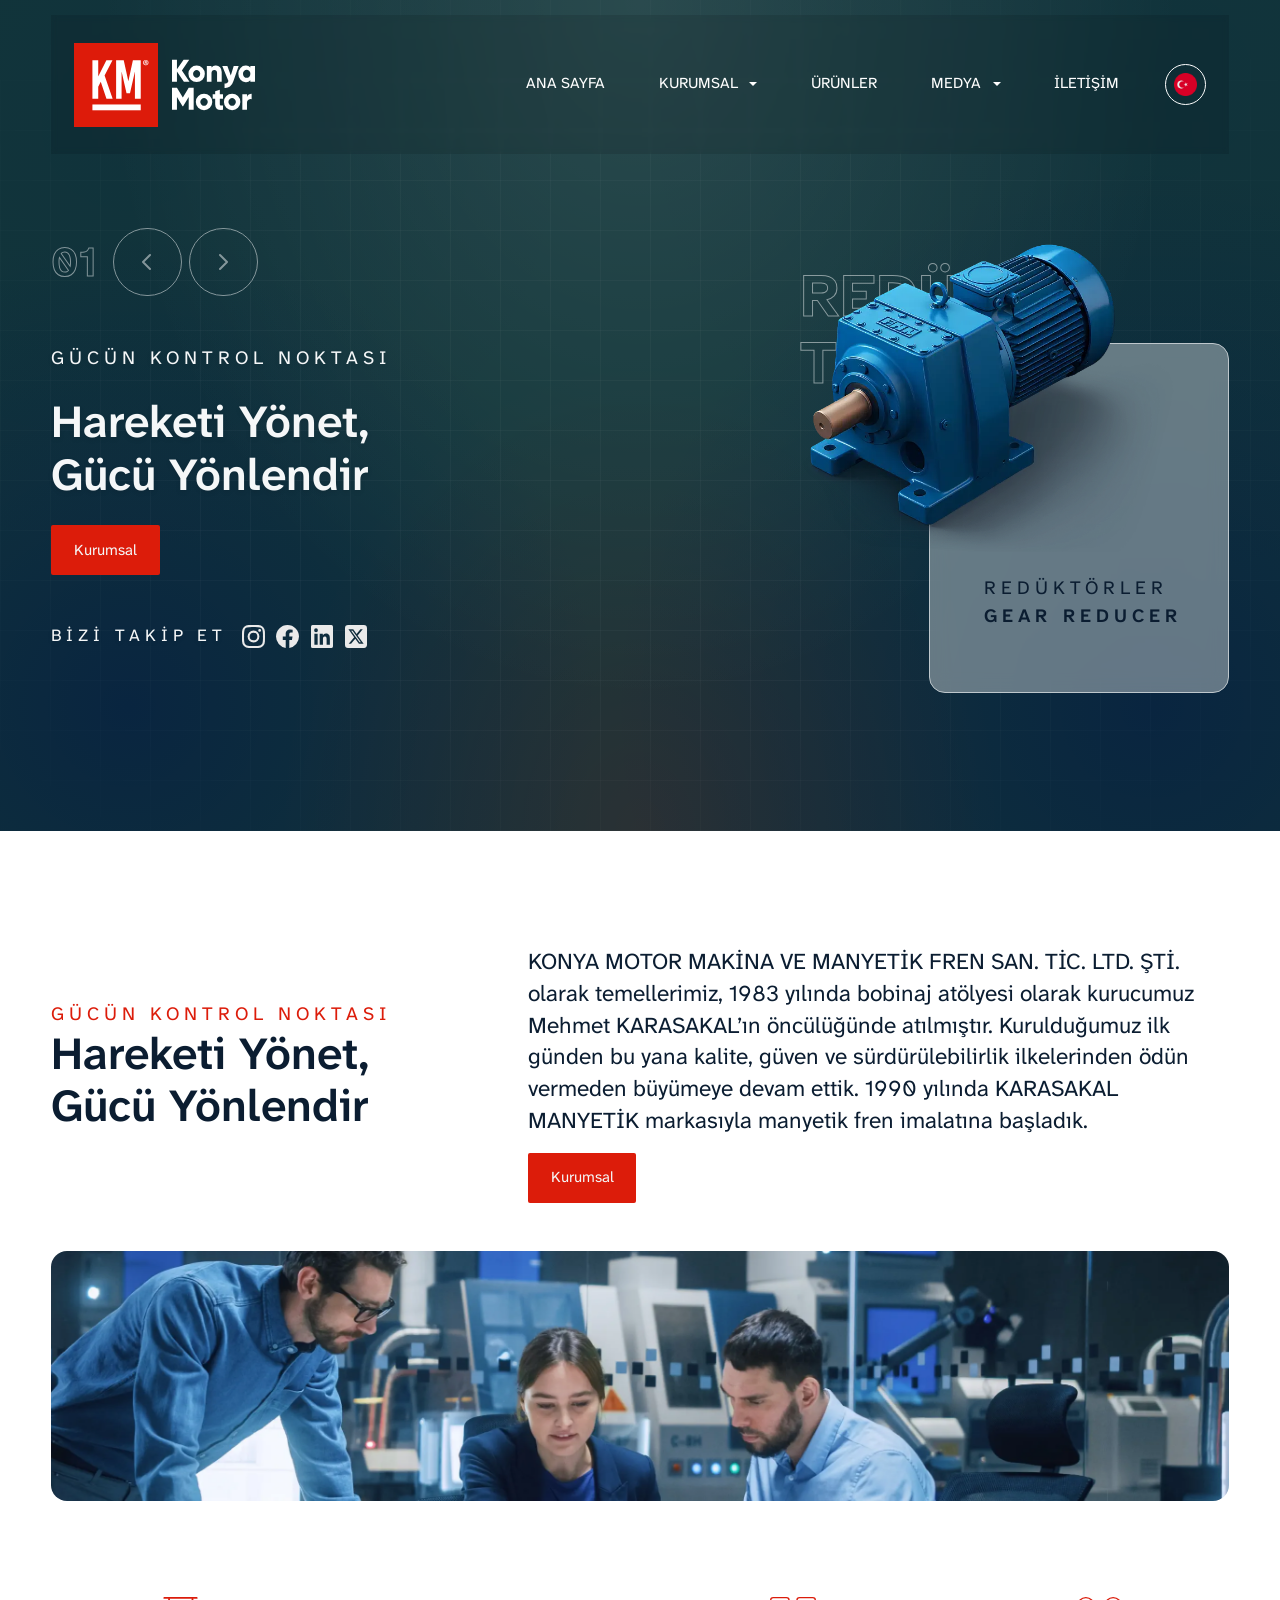
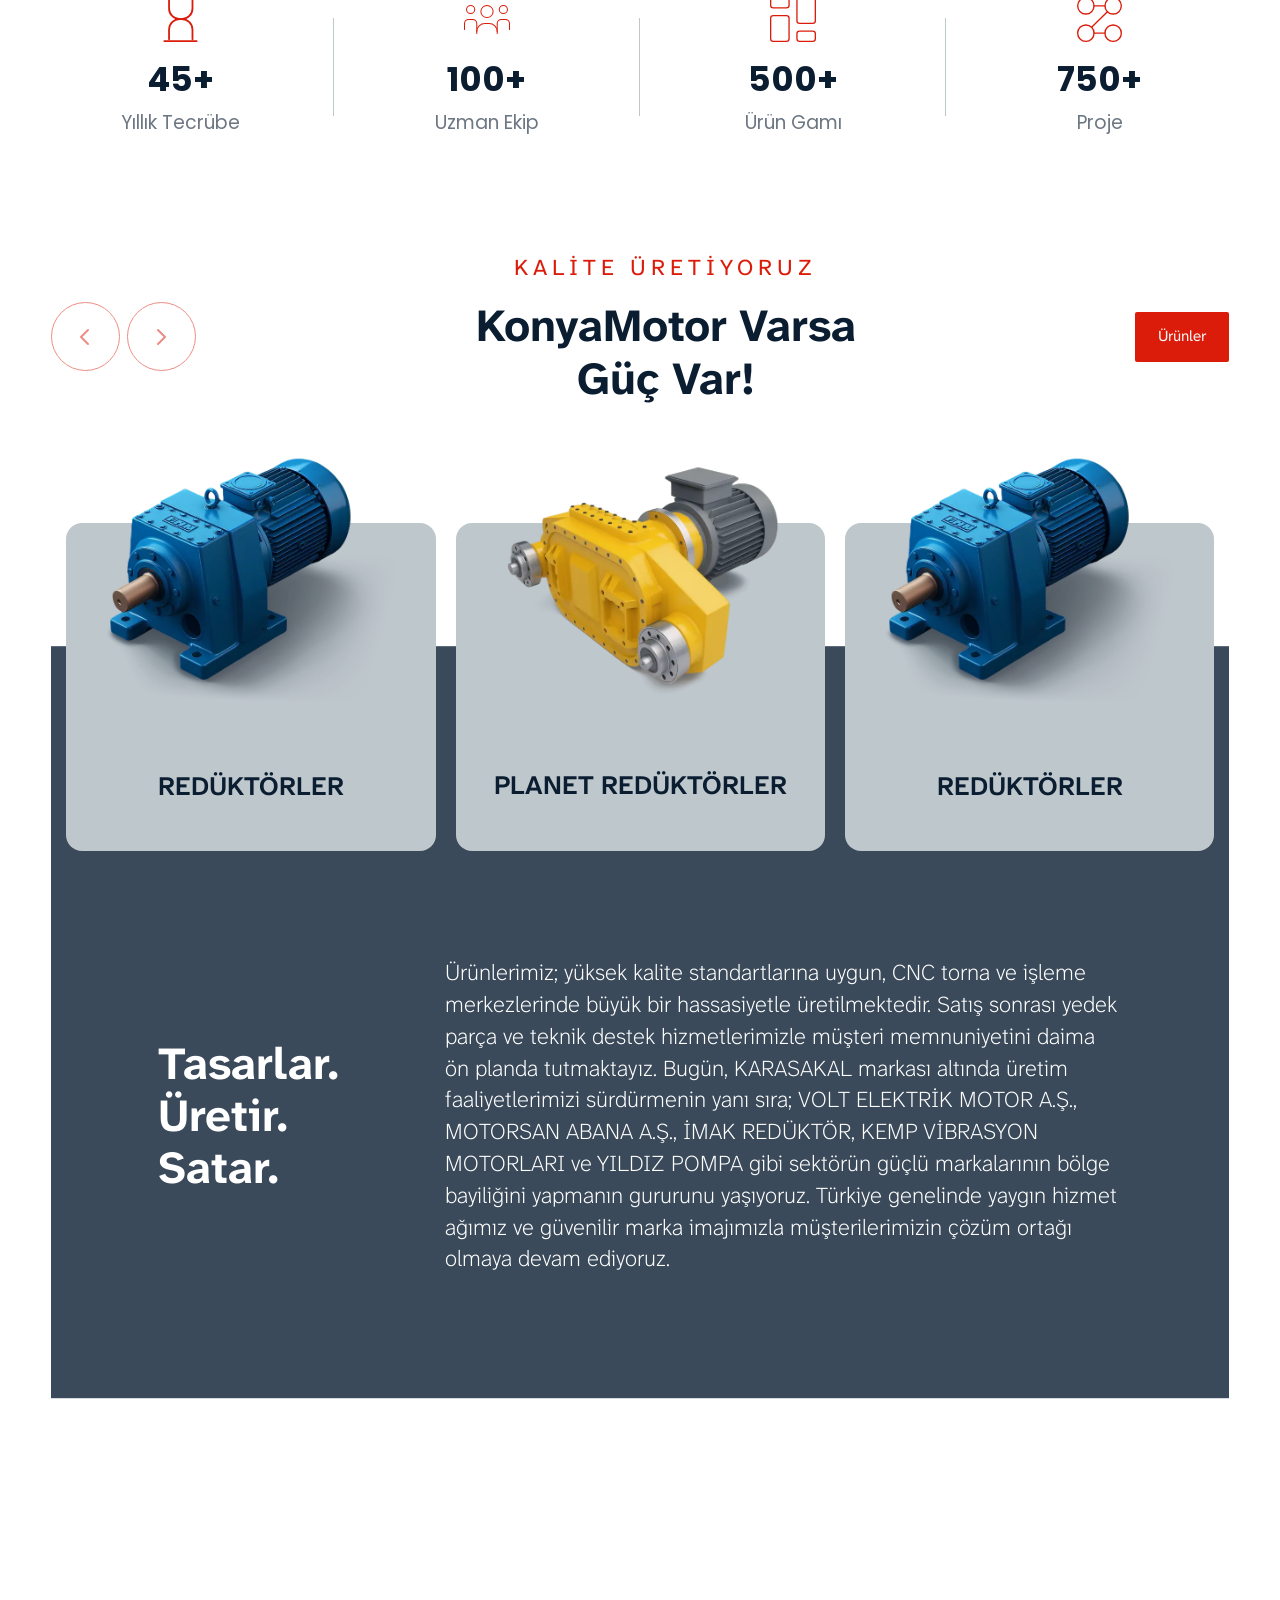
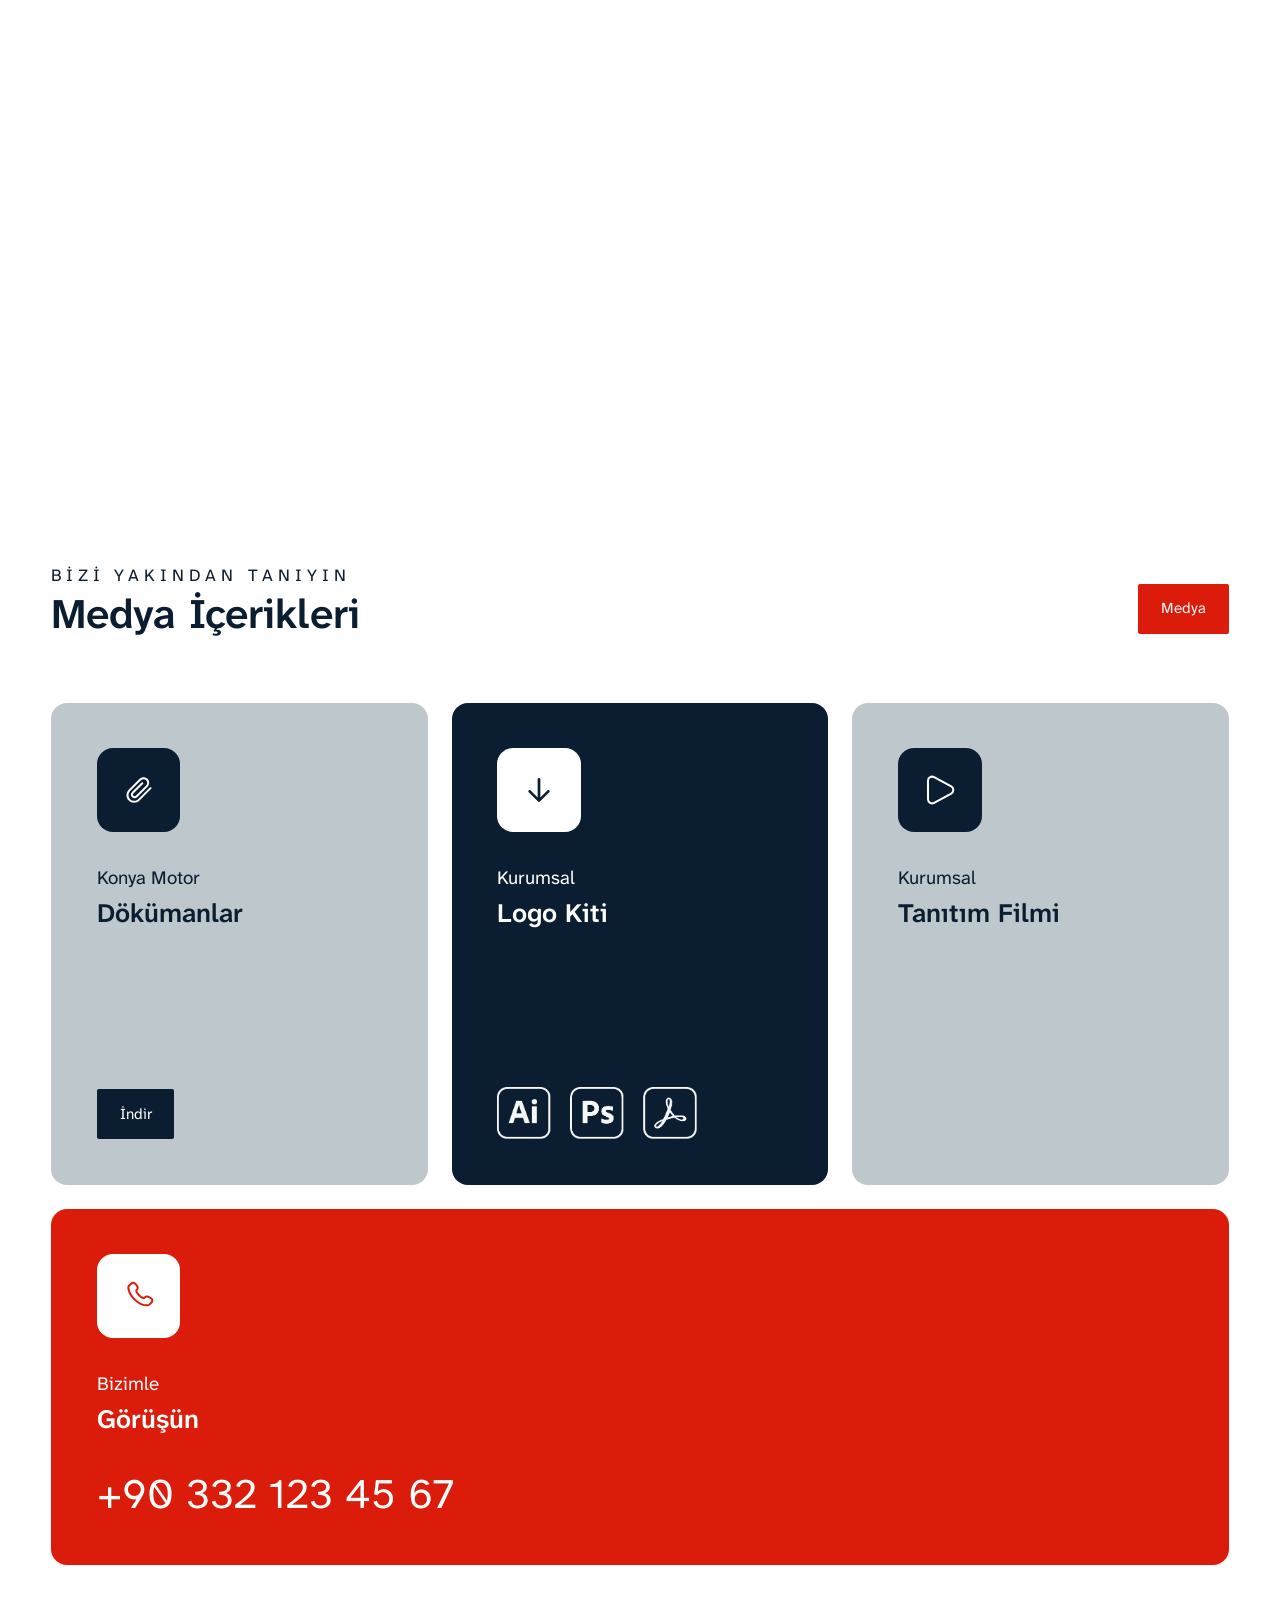
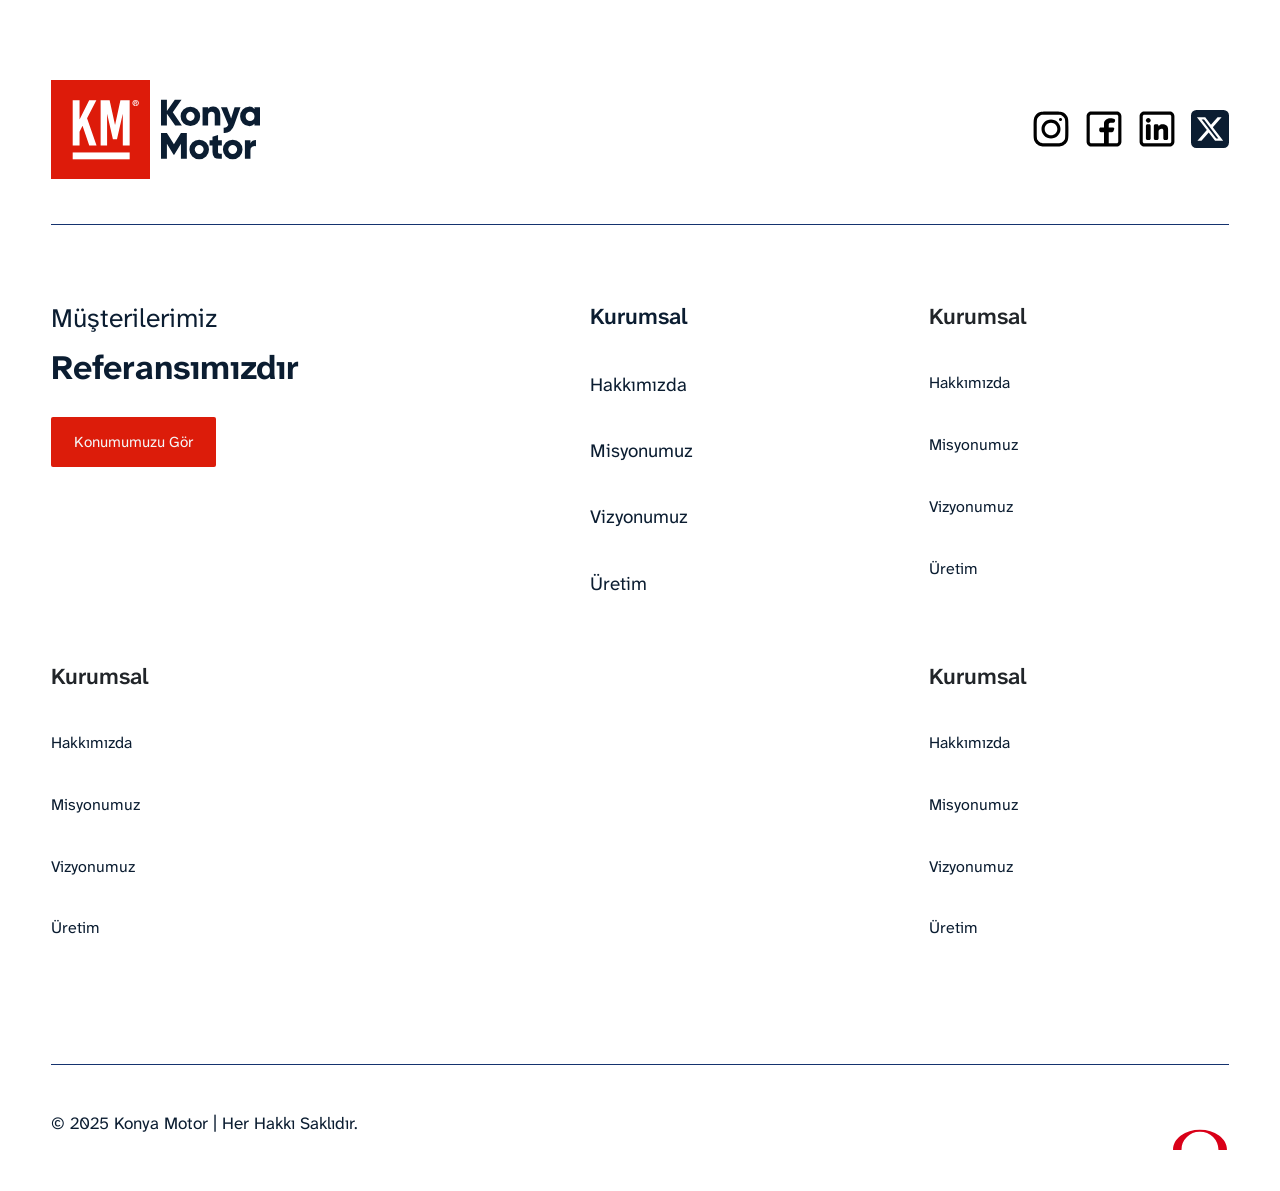
==== index.html @ 8b0e0d8a "first commit" ====
<!DOCTYPE html>
<html lang="tr">

<head>
  <meta charset="UTF-8" />
  <meta name="viewport" content="width=device-width, initial-scale=1.0" />
  <title>Ana Sayfa</title>
  <!-- Bootstrap 5 CSS -->
  <link href="https://cdn.jsdelivr.net/npm/bootstrap@5.3.0/dist/css/bootstrap.min.css" rel="stylesheet" />
  <!-- Swiper CSS -->
  <link rel="stylesheet" href="https://cdn.jsdelivr.net/npm/swiper@11/swiper-bundle.min.css" />
  <!-- Custom CSS -->
  <link rel="stylesheet" href="custom-css/root/root.css" />
</head>

<body>
  <!-- Navbar -->
  <nav class="navbar navbar-expand-xl fixed-top">
    <div class="custom-container">
      <div class="custom-navbar homepage">
        <!-- Logo -->
        <a class="navbar-brand" href="index.html">
          <img src="assets/logo.svg" class="size-4xl" alt="" />
          <img src="assets/logo-2.svg" class="size-4xl ms-2" alt="" />
        </a>

        <!-- Menu Button -->
        <button class="navbar-toggler" type="button" data-bs-toggle="offcanvas" data-bs-target="#offcanvasNavbar"
          aria-controls="offcanvasNavbar">
          <span class="navbar-toggler-icon"></span>
        </button>

        <!-- Navbar Menu -->
        <div class="collapse navbar-collapse" id="navbarNav">
          <ul class="navbar-nav ms-auto">
            <li class="nav-item">
              <a class="nav-link active" href="index.html">Ana Sayfa</a>
            </li>

            <li class="nav-item dropdown">
              <a class="nav-link dropdown-toggle" href="about.html">Kurumsal</a>

              <ul class="dropdown-menu custom-hover-dropdown-menu">
                <li><a class="dropdown-item" href="#">Firma Profili</a></li>
                <li><a class="dropdown-item" href="#">Vizyon</a></li>
                <li><a class="dropdown-item" href="#">Misyon</a></li>
                <li>
                  <a class="dropdown-item" href="#">Kalite Politikası</a>
                </li>
              </ul>
            </li>

            <li class="nav-item">
              <a class="nav-link" href="products.html">Ürünler</a>
            </li>

            <li class="nav-item dropdown">
              <a class="nav-link dropdown-toggle" href="media.html">Medya</a>

              <ul class="dropdown-menu custom-hover-dropdown-menu">
                <li><a class="dropdown-item" href="#">Fotoğraflar</a></li>
                <li><a class="dropdown-item" href="#">Videolar</a></li>
              </ul>
            </li>

            <li class="nav-item">
              <a class="nav-link" href="contact.html">İletişim</a>
            </li>

            <!-- Language Switcher Dropdown -->
            <li class="nav-item dropdown">
              <a class="nav-link language-switcher" role="button" data-bs-toggle="dropdown" aria-expanded="false"
                href="#">
                <img src="assets/flags/turkey.webp" class="img-fluid size-sm" alt="" />
              </a>

              <div class="language-switcher dropdown-menu">
                <div class="d-flex flex-column">
                  <a class="nav-link" href="#">
                    <img src="assets/flags/united-kingdom.webp" class="img-fluid size-sm" alt="" /></a>
                  <a class="nav-link" href="#">
                    <img src="assets/flags/russia.webp" class="img-fluid size-sm" alt="" /></a>
                  <a class="nav-link" href="#">
                    <img src="assets/flags/germany.webp" class="img-fluid size-sm" alt="" /></a>
                </div>
              </div>
            </li>
            <!-- Language Switcher Dropdown End -->
          </ul>
        </div>
      </div>
    </div>
  </nav>

  <!-- Offcanvas Mobile Menu -->
  <div class="offcanvas offcanvas-end" tabindex="-1" id="offcanvasNavbar" aria-labelledby="offcanvasNavbarLabel">
    <div class="custom-container navbar-h">
      <a class="navbar-brand" href="#">
        <img src="assets/logo.svg" class="size-4xl" alt="" />
        <img src="assets/logo-2-dark.svg" class="size-4xl ms-2" alt="" />
      </a>
      <button type="button" class="btn-close" data-bs-dismiss="offcanvas" aria-label="Close"></button>
    </div>
    <div class="offcanvas-body">
      <ul class="navbar-nav mb-5">
        <li class="nav-item">
          <a class="nav-link text-c4 fw-semibold fs-md" href="#">
            <svg class="" aria-hidden="true" xmlns="http://www.w3.org/2000/svg" width="24" height="24" fill="none"
              viewBox="0 0 24 24">
              <path stroke="currentColor" stroke-linecap="round" stroke-linejoin="round" stroke-width="2"
                d="m9 5 7 7-7 7" />
            </svg>
            Ana Sayfa</a>
        </li>
        <li class="nav-item">
          <a class="nav-link text-c4 fw-semibold fs-md" href="#">
            <svg class="" aria-hidden="true" xmlns="http://www.w3.org/2000/svg" width="24" height="24" fill="none"
              viewBox="0 0 24 24">
              <path stroke="currentColor" stroke-linecap="round" stroke-linejoin="round" stroke-width="2"
                d="m9 5 7 7-7 7" />
            </svg>
            Kurumsal</a>
        </li>
        <li class="nav-item">
          <a class="nav-link text-c4 fw-semibold fs-md" href="#">
            <svg class="" aria-hidden="true" xmlns="http://www.w3.org/2000/svg" width="24" height="24" fill="none"
              viewBox="0 0 24 24">
              <path stroke="currentColor" stroke-linecap="round" stroke-linejoin="round" stroke-width="2"
                d="m9 5 7 7-7 7" />
            </svg>
            Ürünler</a>
        </li>
        <li class="nav-item">
          <a class="nav-link text-c4 fw-semibold fs-md" href="#">
            <svg class="" aria-hidden="true" xmlns="http://www.w3.org/2000/svg" width="24" height="24" fill="none"
              viewBox="0 0 24 24">
              <path stroke="currentColor" stroke-linecap="round" stroke-linejoin="round" stroke-width="2"
                d="m9 5 7 7-7 7" />
            </svg>
            Kalite</a>
        </li>
        <li class="nav-item">
          <a class="nav-link text-c4 fw-semibold fs-md" href="#">
            <svg class="" aria-hidden="true" xmlns="http://www.w3.org/2000/svg" width="24" height="24" fill="none"
              viewBox="0 0 24 24">
              <path stroke="currentColor" stroke-linecap="round" stroke-linejoin="round" stroke-width="2"
                d="m9 5 7 7-7 7" />
            </svg>
            Medya</a>
        </li>
        <li class="nav-item">
          <a class="nav-link text-c4 fw-semibold fs-md" href="#">
            <svg class="" aria-hidden="true" xmlns="http://www.w3.org/2000/svg" width="24" height="24" fill="none"
              viewBox="0 0 24 24">
              <path stroke="currentColor" stroke-linecap="round" stroke-linejoin="round" stroke-width="2"
                d="m9 5 7 7-7 7" />
            </svg>
            İletişim</a>
        </li>
      </ul>
      <div class="d-flex flex-column gap-xs">
        <div class="d-flex gap-xs">
          <button class="custom-btn-reset rounded-full border-c5 text-c5 w-100">
            <svg aria-hidden="true" xmlns="http://www.w3.org/2000/svg" width="18" height="18" fill="none"
              viewBox="0 0 24 24">
              <path stroke="currentColor" stroke-linecap="round" stroke-width="2"
                d="m21 21-3.5-3.5M17 10a7 7 0 1 1-14 0 7 7 0 0 1 14 0Z" />
            </svg>

            Ürün Ara
          </button>
          <button class="custom-btn-reset rounded-full border-c5 text-c5 w-100">
            <svg aria-hidden="true" xmlns="http://www.w3.org/2000/svg" width="18" height="18" fill="none"
              viewBox="0 0 24 24">
              <path stroke="currentColor" stroke-linecap="round" stroke-linejoin="round" stroke-width="2"
                d="M9 10V6a3 3 0 0 1 3-3v0a3 3 0 0 1 3 3v4m3-2 .917 11.923A1 1 0 0 1 17.92 21H6.08a1 1 0 0 1-.997-1.077L6 8h12Z" />
            </svg>
            Teklif Al
          </button>
        </div>
        <!-- Language Switcher Dropdown -->
        <div>
          <button
            class="nav-link language-switcher w-100 input-h border-c4 text-c4 justify-content-between bg-transparent px-2"
            role="button" data-bs-toggle="collapse" data-bs-target="#languageCollapseMenu" aria-expanded="false"
            aria-controls="languageCollapseMenu" type="button">
            <img src="assets/flags/turkey.webp" class="img-fluid size-md" alt="" />
            <span class="fw-semibold fs-md">TR</span>
            <svg aria-hidden="true" xmlns="http://www.w3.org/2000/svg" width="18" height="18" fill="none"
              viewBox="0 0 24 24">
              <path stroke="currentColor" stroke-linecap="round" stroke-linejoin="round" stroke-width="2"
                d="m19 9-7 7-7-7" />
            </svg>
          </button>

          <div class="collapse language-switcher" id="languageCollapseMenu">
            <div class="d-flex flex-column gap-md">
              <a class="nav-link text-c4 fw-semibold fs-md gap-sm" href="#">
                <img src="assets/flags/united-kingdom.webp" class="img-fluid size-md" alt="" />
                <span>EN</span></a>
              <a class="nav-link text-c4 fw-semibold fs-md gap-sm" href="#">
                <img src="assets/flags/russia.webp" class="img-fluid size-md" alt="" />
                <span>RU</span></a>
              <a class="nav-link text-c4 fw-semibold fs-md gap-sm" href="#">
                <img src="assets/flags/germany.webp" class="img-fluid size-md" alt="" />
                <span>DE</span></a>
            </div>
          </div>
        </div>
        <!-- Language Switcher Dropdown End -->
      </div>
    </div>
  </div>

  <!-- Slider Section -->
  <section class="swiper swiper-main-slider">
    <!-- Overlay -->
    <div class="custom-slider-overlay"></div>
    <div class="swiper-wrapper swiper-main-slider-wrapper">
      <!-- SLIDE 1 -->
      <div class="swiper-slide swiper-main-slider-slide" data-slide="1">
        <div class="custom-container">
          <div class="slide-content d-block d-xl-flex justify-content-between align-items-center w-100">
            <!-- Left -->
            <div class="w-100">
              <!-- Slider Buttons -->
              <div class="d-none d-xl-flex gap-3 align-items-center mb-5">
                <p class="solid-text fs-4xl mb-0 opacity-50">01</p>
                <div class="d-flex align-items-center gap-xs">
                  <button
                    class="custom-btn-reset text-c2 border-c2 rounded-full size-3xl opacity-50 swiper-main-slider-slide-prev"
                    style="padding: var(--post-gap-xs)" aria-label="Önceki slide">
                    <svg aria-hidden="true" xmlns="http://www.w3.org/2000/svg" width="24" height="24" fill="none"
                      viewBox="0 0 24 24">
                      <path stroke="currentColor" stroke-linecap="round" stroke-linejoin="round" stroke-width="2"
                        d="m15 19-7-7 7-7" />
                    </svg>
                  </button>
                  <button
                    class="custom-btn-reset text-c2 border-c2 rounded-full size-3xl opacity-50 swiper-main-slider-slide-next"
                    style="padding: var(--post-gap-xs)" aria-label="Sonraki slide">
                    <svg aria-hidden="true" xmlns="http://www.w3.org/2000/svg" width="24" height="24" fill="none"
                      viewBox="0 0 24 24">
                      <path stroke="currentColor" stroke-linecap="round" stroke-linejoin="round" stroke-width="2"
                        d="m9 5 7 7-7 7" />
                    </svg>
                  </button>
                </div>
              </div>
              <!-- Slider Titles -->
              <p class="text-shadow tracking-text text-c2 fs-lg mb-4">
                Gücün Kontrol Noktası
              </p>
              <p class="text-shadow text-c2 fs-5xl fw-semibold mb-4">
                Hareketi Yönet,
                <br />
                Gücü Yönlendir
              </p>
              <a href="#" class="custom-btn-reset text-c2 bg-c4 w-fit mb-5">Kurumsal</a>
              <!-- Slider Social Icons -->
              <div class="d-flex align-items-center gap-md mt-auto">
                <p class="text-shadow tracking-text text-c2 fs-md mb-0">
                  Bizi Takip Et
                </p>
                <div class="d-flex align-items-center gap-sm">
                  <a href="">
                    <img src="assets/icons/instagram-light.svg" class="size-sm" alt="" />
                  </a>
                  <a href="">
                    <img src="assets/icons/facebook-light.svg" class="size-sm" alt="" />
                  </a>
                  <a href="">
                    <img src="assets/icons/linkedin-light.svg" class="size-sm" alt="" />
                  </a>
                  <a href="">
                    <img src="assets/icons/twitter-light.svg" class="size-sm" alt="" />
                  </a>
                </div>
              </div>
            </div>
            <!-- Right -->
            <div class="position-relative w-100 d-none d-xl-flex flex-column justify-content-end align-items-end">
              <p class="text-uppercase solid-text opacity-50 fs-7xl slider-background-text">
                REDÜK-
                <br />
                TÖRLER
              </p>

              <div class="slide-content-card">
                <img class="slide-mascot-img" src="assets/ChatGPT Image Jul 21, 2025 at 03_47_06 PM-3 copy@2x.webp"
                  alt="" />
                <div>
                  <p class="tracking-text text-c6 mb-0 fs-lg">REDÜKTÖRLER</p>
                  <p class="tracking-text text-c6 fw-semibold fs-lg">
                    GEAR REDUCER
                  </p>
                </div>
              </div>
            </div>
          </div>
        </div>
      </div>
      <!-- SLIDE 2 -->
      <div class="swiper-slide swiper-main-slider-slide" data-slide="2">
        <div class="custom-container">
          <div class="slide-content d-block d-xl-flex justify-content-between align-items-center w-100">
            <!-- Left -->
            <div class="w-100">
              <!-- Slider Buttons -->
              <div class="d-none d-xl-flex gap-3 align-items-center mb-5">
                <p class="solid-text fs-4xl mb-0 opacity-50">02</p>
                <div class="d-flex align-items-center gap-xs">
                  <button
                    class="custom-btn-reset text-c2 border-c2 rounded-full size-3xl opacity-50 swiper-main-slider-slide-prev"
                    style="padding: var(--post-gap-xs)" aria-label="Önceki slide">
                    <svg aria-hidden="true" xmlns="http://www.w3.org/2000/svg" width="24" height="24" fill="none"
                      viewBox="0 0 24 24">
                      <path stroke="currentColor" stroke-linecap="round" stroke-linejoin="round" stroke-width="2"
                        d="m15 19-7-7 7-7" />
                    </svg>
                  </button>
                  <button
                    class="custom-btn-reset text-c2 border-c2 rounded-full size-3xl opacity-50 swiper-main-slider-slide-next"
                    style="padding: var(--post-gap-xs)" aria-label="Sonraki slide">
                    <svg aria-hidden="true" xmlns="http://www.w3.org/2000/svg" width="24" height="24" fill="none"
                      viewBox="0 0 24 24">
                      <path stroke="currentColor" stroke-linecap="round" stroke-linejoin="round" stroke-width="2"
                        d="m9 5 7 7-7 7" />
                    </svg>
                  </button>
                </div>
              </div>
              <!-- Slider Titles -->
              <p class="text-shadow tracking-text text-c2 fs-lg mb-4">
                Tork Bizim İşimiz
              </p>
              <p class="text-shadow text-c2 fs-5xl fw-semibold mb-4">
                Ağır Yüklerin,
                <br />
                Değişmeyen Gücü
              </p>
              <a href="#" class="custom-btn-reset text-c2 bg-c4 w-fit mb-5">Kurumsal</a>
              <!-- Slider Social Icons -->
              <div class="d-flex align-items-center gap-md mt-auto">
                <p class="text-shadow tracking-text text-c2 fs-md mb-0">
                  Bizi Takip Et
                </p>
                <div class="d-flex align-items-center gap-sm">
                  <a href="">
                    <img src="assets/icons/instagram-light.svg" class="size-sm" alt="" />
                  </a>
                  <a href="">
                    <img src="assets/icons/facebook-light.svg" class="size-sm" alt="" />
                  </a>
                  <a href="">
                    <img src="assets/icons/linkedin-light.svg" class="size-sm" alt="" />
                  </a>
                  <a href="">
                    <img src="assets/icons/twitter-light.svg" class="size-sm" alt="" />
                  </a>
                </div>
              </div>
            </div>
            <!-- Right -->
            <div class="position-relative w-100 d-none d-xl-flex flex-column justify-content-end align-items-end">
              <p class="text-uppercase solid-text opacity-50 fs-7xl slider-background-text">
                REDÜK-
                <br />
                TÖRLER
              </p>

              <div class="slide-content-card">
                <img class="slide-mascot-img" src="assets/redüktör_2@2x.webp" alt="" />
                <div>
                  <p class="tracking-text text-c6 mb-0 fs-lg">REDÜKTÖRLER</p>
                  <p class="tracking-text text-c6 fw-semibold fs-lg">
                    GEAR REDUCER
                  </p>
                </div>
              </div>
            </div>
          </div>
        </div>
      </div>
      <!-- SLIDE 3 -->
      <div class="swiper-slide swiper-main-slider-slide" data-slide="3">
        <div class="custom-container">
          <div class="slide-content d-block d-xl-flex justify-content-between align-items-center w-100">
            <!-- Left -->
            <div class="w-100">
              <!-- Slider Buttons -->
              <div class="d-none d-xl-flex gap-3 align-items-center mb-5">
                <p class="solid-text fs-4xl mb-0 opacity-50">03</p>
                <div class="d-flex align-items-center gap-xs">
                  <button
                    class="custom-btn-reset text-c2 border-c2 rounded-full size-3xl opacity-50 swiper-main-slider-slide-prev"
                    style="padding: var(--post-gap-xs)" aria-label="Önceki slide">
                    <svg aria-hidden="true" xmlns="http://www.w3.org/2000/svg" width="24" height="24" fill="none"
                      viewBox="0 0 24 24">
                      <path stroke="currentColor" stroke-linecap="round" stroke-linejoin="round" stroke-width="2"
                        d="m15 19-7-7 7-7" />
                    </svg>
                  </button>
                  <button
                    class="custom-btn-reset text-c2 border-c2 rounded-full size-3xl opacity-50 swiper-main-slider-slide-next"
                    style="padding: var(--post-gap-xs)" aria-label="Sonraki slide">
                    <svg aria-hidden="true" xmlns="http://www.w3.org/2000/svg" width="24" height="24" fill="none"
                      viewBox="0 0 24 24">
                      <path stroke="currentColor" stroke-linecap="round" stroke-linejoin="round" stroke-width="2"
                        d="m9 5 7 7-7 7" />
                    </svg>
                  </button>
                </div>
              </div>
              <!-- Slider Titles -->
              <p class="text-shadow tracking-text text-c2 fs-lg mb-4">
                Hassas Akışın Güvencesi
              </p>
              <p class="text-shadow text-c2 fs-5xl fw-semibold mb-4">
                Akışa Yön Ver,
                <br />
                Verimliliği Yükselt
              </p>
              <a href="#" class="custom-btn-reset text-c2 bg-c4 w-fit mb-5">Kurumsal</a>
              <!-- Slider Social Icons -->
              <div class="d-flex align-items-center gap-md mt-auto">
                <p class="text-shadow tracking-text text-c2 fs-md mb-0">
                  Bizi Takip Et
                </p>
                <div class="d-flex align-items-center gap-sm">
                  <a href="">
                    <img src="assets/icons/instagram-light.svg" class="size-sm" alt="" />
                  </a>
                  <a href="">
                    <img src="assets/icons/facebook-light.svg" class="size-sm" alt="" />
                  </a>
                  <a href="">
                    <img src="assets/icons/linkedin-light.svg" class="size-sm" alt="" />
                  </a>
                  <a href="">
                    <img src="assets/icons/twitter-light.svg" class="size-sm" alt="" />
                  </a>
                </div>
              </div>
            </div>
            <!-- Right -->
            <div class="position-relative w-100 d-none d-xl-flex flex-column justify-content-end align-items-end">
              <p class="text-uppercase solid-text opacity-50 fs-7xl slider-background-text">
                REDÜK-
                <br />
                TÖRLER
              </p>

              <div class="slide-content-card">
                <img class="slide-mascot-img" src="assets/ChatGPT Image Jul 22, 2025 at 02_49_20 PM copy@2x.webp"
                  alt="" />
                <div>
                  <p class="tracking-text text-c6 mb-0 fs-lg">REDÜKTÖRLER</p>
                  <p class="tracking-text text-c6 fw-semibold fs-lg">
                    GEAR REDUCER
                  </p>
                </div>
              </div>
            </div>
          </div>
        </div>
      </div>
    </div>
  </section>

  <div class="custom-site-gap"></div>

  <!-- Intro Section -->
  <section class="custom-container">
    <div class="w-100">
      <!-- Head -->
      <div class="d-xl-flex w-100 justify-content-between align-items-center gap-8xl">
        <div class="w-fit">
          <p class="tracking-text text-c4 fs-lg mb-0">
            Gücün Kontrol Noktası
          </p>
          <p class="text-c6 fs-5xl fw-semibold">
            Hareketi Yönet,
            <br />
            Gücü Yönlendir
          </p>
        </div>
        <div class="flex-1">
          <p class="text-c6 fs-xl">
            KONYA MOTOR MAKİNA VE MANYETİK FREN SAN. TİC. LTD. ŞTİ. olarak
            temellerimiz, 1983 yılında bobinaj atölyesi olarak kurucumuz
            Mehmet KARASAKAL’ın öncülüğünde atılmıştır. Kurulduğumuz ilk
            günden bu yana kalite, güven ve sürdürülebilirlik ilkelerinden
            ödün vermeden büyümeye devam ettik. 1990 yılında KARASAKAL
            MANYETİK markasıyla manyetik fren imalatına başladık.
          </p>
          <a href="#" class="custom-btn-reset text-c2 bg-c4 w-fit">Kurumsal</a>
        </div>
      </div>
      <!-- Banner -->
      <img src="assets/shutterstock_1936499983@2x.webp" class="img-fluid object-fit-cover rounded-2xl my-5"
        style="min-height: 250px" alt="" />
      <!-- Counter -->
      <div class="row g-5 justify-content-center mt-0">
        <!-- 1. SAYAÇ -->
        <div class="col-6 col-lg-3 counter-box">
          <!-- class eklendi -->
          <div class="d-flex flex-column align-items-center text-center">
            <div class="mb-3">
              <img src="assets/icons/time.svg" class="text-c4 size-xl" alt="Yıllık Tecrübe İkonu" />
            </div>
            <p class="text-c6 fs-3xl fw-bold ff-poppins mb-0 lh-1">45+</p>
            <p class="text-c7 fs-lg ff-poppins mb-0 mt-2 opacity-75">
              Yıllık Tecrübe
            </p>
          </div>
        </div>
        <!-- 2. SAYAÇ -->
        <div class="col-6 col-lg-3 counter-box">
          <!-- class eklendi -->
          <div class="d-flex flex-column align-items-center text-center">
            <div class="mb-3">
              <img src="assets/icons/members.svg" class="text-c4 size-xl" alt="Uzman Ekip İkonu" />
            </div>
            <p class="text-c6 fs-3xl fw-bold ff-poppins mb-0 lh-1">100+</p>
            <p class="text-c7 fs-lg ff-poppins mb-0 mt-2 opacity-75">
              Uzman Ekip
            </p>
          </div>
        </div>
        <!-- 3. SAYAÇ -->
        <div class="col-6 col-lg-3 counter-box">
          <!-- class eklendi -->
          <div class="d-flex flex-column align-items-center text-center">
            <div class="mb-3">
              <img src="assets/icons/layout.svg" class="text-c4 size-xl" alt="Ürün Gamı İkonu" />
            </div>
            <p class="text-c6 fs-3xl fw-bold ff-poppins mb-0 lh-1">500+</p>
            <p class="text-c7 fs-lg ff-poppins mb-0 mt-2 opacity-75">
              Ürün Gamı
            </p>
          </div>
        </div>
        <!-- 4. SAYAÇ -->
        <div class="col-6 col-lg-3 counter-box">
          <!-- class eklendi -->
          <div class="d-flex flex-column align-items-center text-center">
            <div class="mb-3">
              <img src="assets/icons/path.svg" class="text-c4 size-xl" alt="Proje İkonu" />
            </div>
            <p class="text-c6 fs-3xl fw-bold ff-poppins mb-0 lh-1">750+</p>
            <p class="text-c7 fs-lg ff-poppins mb-0 mt-2 opacity-75">Proje</p>
          </div>
        </div>
      </div>
    </div>
  </section>

  <div class="custom-site-gap"></div>

  <!-- Products Intro Section -->
  <section class="custom-container">
    <div class="w-100">
      <!-- Head -->
      <div class="d-xl-flex w-100 justify-content-between align-items-center">
        <!-- Navigation buttons -->
        <div class="d-none d-xl-flex gap-xs">
          <button
            class="custom-btn-reset text-c4 border-c4 rounded-full size-3xl opacity-50 swiper-product-slider-slide-prev"
            style="padding: var(--post-gap-xs)" aria-label="Önceki slide">
            <svg aria-hidden="true" xmlns="http://www.w3.org/2000/svg" width="24" height="24" fill="none"
              viewBox="0 0 24 24">
              <path stroke="currentColor" stroke-linecap="round" stroke-linejoin="round" stroke-width="2"
                d="m15 19-7-7 7-7" />
            </svg>
          </button>
          <button
            class="custom-btn-reset text-c4 border-c4 rounded-full size-3xl opacity-50 swiper-product-slider-slide-next"
            style="padding: var(--post-gap-xs)" aria-label="Sonraki slide">
            <svg aria-hidden="true" xmlns="http://www.w3.org/2000/svg" width="24" height="24" fill="none"
              viewBox="0 0 24 24">
              <path stroke="currentColor" stroke-linecap="round" stroke-linejoin="round" stroke-width="2"
                d="m9 5 7 7-7 7" />
            </svg>
          </button>
        </div>
        <!-- Title -->
        <div class="text-center">
          <p class="tracking-text text-c4 fs-xl">Kalite Üretiyoruz</p>
          <p class="text-c6 fw-bold fs-5xl">
            KonyaMotor Varsa
            <br />
            Güç Var!
          </p>
        </div>
        <a href="#" class="custom-btn-reset text-c2 bg-c4 w-fit d-none d-xl-flex">Ürünler</a>
      </div>
      <!-- Slider -->
      <div class="swiper swiper-product-slider" style="padding-inline: var(--post-gap-md)">
        <div class="swiper-wrapper swiper-product-slider-wrapper">
          <!-- Slide 1 -->
          <a href="product-details.html" class="swiper-slide product-card">
            <img src="assets/ChatGPT Image Jul 21, 2025 at 03_47_06 PM-3 copy@2x.webp" alt="Kulaklık"
              class="product-card-image" />
            <p class="text-uppercase text-c6 fw-semibold fs-2xl mb-5 product-card-title">
              Redüktörler
            </p>
          </a>
          <!-- Slide 2 -->
          <div class="swiper-slide product-card">
            <img src="assets/redüktör_2@2x.webp" alt="Kulaklık" class="product-card-image" />
            <p class="text-uppercase text-c6 fw-semibold fs-2xl mb-5 product-card-title">
              Planet Redüktörler
            </p>
          </div>
          <!-- Slide 3 -->
          <div class="swiper-slide product-card">
            <img src="assets/ChatGPT Image Jul 21, 2025 at 03_47_06 PM-3 copy@2x.webp" alt="Kulaklık"
              class="product-card-image" />
            <p class="text-uppercase text-c6 fw-semibold fs-2xl mb-5 product-card-title">
              Redüktörler
            </p>
          </div>
          <!-- Slide 4 -->
          <div class="swiper-slide product-card">
            <img src="assets/redüktör_2@2x.webp" alt="Kulaklık" class="product-card-image" />
            <p class="text-uppercase text-c6 fw-semibold fs-2xl mb-5 product-card-title">
              Planet Redüktörler
            </p>
          </div>
          <!-- Slide 5 -->
          <div class="swiper-slide product-card">
            <img src="assets/ChatGPT Image Jul 21, 2025 at 03_47_06 PM-3 copy@2x.webp" alt="Kulaklık"
              class="product-card-image" />
            <p class="text-uppercase text-c6 fw-semibold fs-2xl mb-5 product-card-title">
              Redüktörler
            </p>
          </div>
          <!-- Slide 6 -->
          <div class="swiper-slide product-card">
            <img src="assets/redüktör_2@2x.webp" alt="Kulaklık" class="product-card-image" />
            <p class="text-uppercase text-c6 fw-semibold fs-2xl mb-5 product-card-title">
              Planet Redüktörler
            </p>
          </div>
          <!-- Slide 7 -->
          <div class="swiper-slide product-card">
            <img src="assets/ChatGPT Image Jul 21, 2025 at 03_47_06 PM-3 copy@2x.webp" alt="Kulaklık"
              class="product-card-image" />
            <p class="text-uppercase text-c6 fw-semibold fs-2xl mb-5 product-card-title">
              Redüktörler
            </p>
          </div>
          <!-- Slide 8 -->
          <div class="swiper-slide product-card">
            <img src="assets/redüktör_2@2x.webp" alt="Kulaklık" class="product-card-image" />
            <p class="text-uppercase text-c6 fw-semibold fs-2xl mb-5 product-card-title">
              Planet Redüktörler
            </p>
          </div>
        </div>
      </div>
      <!-- Info -->
      <div class="bg-c7 d-xl-flex justify-content-between align-items-center gap-6xl product-info-section">
        <div class="w-fit">
          <p class="text-c1 fs-5xl fw-bold">
            Tasarlar.
            <br />
            Üretir.
            <br />
            Satar.
          </p>
        </div>

        <div class="flex-1">
          <p class="text-c1 fs-xl fw-lighter">
            Ürünlerimiz; yüksek kalite standartlarına uygun, CNC torna ve
            işleme merkezlerinde büyük bir hassasiyetle üretilmektedir. Satış
            sonrası yedek parça ve teknik destek hizmetlerimizle müşteri
            memnuniyetini daima ön planda tutmaktayız. Bugün, KARASAKAL
            markası altında üretim faaliyetlerimizi sürdürmenin yanı sıra;
            VOLT ELEKTRİK MOTOR A.Ş., MOTORSAN ABANA A.Ş., İMAK REDÜKTÖR, KEMP
            VİBRASYON MOTORLARI ve YILDIZ POMPA gibi sektörün güçlü
            markalarının bölge bayiliğini yapmanın gururunu yaşıyoruz. Türkiye
            genelinde yaygın hizmet ağımız ve güvenilir marka imajımızla
            müşterilerimizin çözüm ortağı olmaya devam ediyoruz.
          </p>
        </div>
      </div>
      <!-- Parallax -->
      <div class="product-parallax" style="
            background-image: url('assets/shutterstock_2168186893@2x.webp');
            border-radius: 0 0 var(--post-rounded-2xl) var(--post-rounded-2xl);
          "></div>
    </div>
  </section>

  <div class="custom-site-gap"></div>

  <!-- Media Intro Section -->
  <section class="custom-container">
    <div class="w-100">
      <!-- Head -->
      <div class="d-xl-flex w-100 justify-content-between align-items-center mb-5">
        <div>
          <p class="tracking-text fs-md text-c6 mb-0">
            Bizi Yakından Tanıyın
          </p>
          <p class="fs-4xl text-c6 fw-semibold">Medya İçerikleri</p>
        </div>
        <a href="#" class="custom-btn-reset text-c2 bg-c4 w-fit d-none d-xl-flex">Medya</a>
      </div>

      <!-- Main -->
      <div class="row g-4">
        <!-- KART 1 -->
        <div class="col-12 col-md-6 col-lg-4 col-xxl-3">
          <div class="media-card bg-c3 text-c6 d-flex flex-column rounded-2xl">
            <!-- İkon Kutusu -->
            <div class="d-inline-flex justify-content-center align-items-center size-4xl bg-c6 text-c1 rounded-2xl">
              <svg width="2rem" height="2rem" viewBox="0 0 24 24" fill="none" xmlns="http://www.w3.org/2000/svg">
                <g id="SVGRepo_bgCarrier" stroke-width="0" />

                <g id="SVGRepo_tracerCarrier" stroke-linecap="round" stroke-linejoin="round" />

                <g id="SVGRepo_iconCarrier">
                  <g id="style=stroke">
                    <g id="attach">
                      <path id="vector (Stroke)" fill-rule="evenodd" clip-rule="evenodd"
                        d="M17.3656 4.70536C16.2916 3.63142 14.5504 3.63142 13.4765 4.70536L5.34477 12.8371C3.68504 14.4968 3.68504 17.1878 5.34477 18.8475C7.0045 20.5072 9.69545 20.5072 11.3552 18.8475L20.1172 10.0855C20.41 9.79263 20.8849 9.79263 21.1778 10.0855C21.4707 10.3784 21.4707 10.8533 21.1778 11.1462L12.4158 19.9082C10.1703 22.1537 6.52963 22.1537 4.28411 19.9082C2.0386 17.6626 2.0386 14.0219 4.28411 11.7764L12.4158 3.6447C14.0756 1.98497 16.7665 1.98497 18.4262 3.6447C20.086 5.30443 20.086 7.99538 18.4262 9.65511L10.6327 17.4487C9.55876 18.5226 7.81756 18.5226 6.74361 17.4487C5.66967 16.3747 5.66967 14.6335 6.74361 13.5596L13.9377 6.36552C14.2305 6.07263 14.7054 6.07263 14.9983 6.36552C15.2912 6.65842 15.2912 7.13329 14.9983 7.42618L7.80427 14.6202C7.31612 15.1084 7.31612 15.8998 7.80427 16.388C8.29243 16.8761 9.08389 16.8761 9.57204 16.388L17.3656 8.59445C18.4395 7.5205 18.4395 5.7793 17.3656 4.70536Z"
                        fill="currentColor" />
                    </g>
                  </g>
                </g>
              </svg>
            </div>

            <!-- Metin İçeriği -->
            <div class="my-4 pt-2 flex-grow-1">
              <p class="fs-lg mb-1">Konya Motor</p>
              <h3 class="fs-2xl fw-semibold">Dökümanlar</h3>
            </div>

            <!-- Buton -->
            <div>
              <a href="#" class="custom-btn-reset text-c1 bg-c6 w-fit d-none d-xl-flex">İndir</a>
            </div>
          </div>
        </div>
        <!-- KART 2 -->
        <div class="col-12 col-md-6 col-lg-4 col-xxl-3">
          <div class="media-card bg-c6 text-c1 d-flex flex-column rounded-2xl">
            <!-- İkon Kutusu -->
            <div class="d-inline-flex justify-content-center align-items-center size-4xl bg-c1 text-c6 rounded-2xl">
              <svg width="2rem" height="2rem" viewBox="0 0 24 24" fill="none" xmlns="http://www.w3.org/2000/svg">
                <g id="SVGRepo_bgCarrier" stroke-width="0" />

                <g id="SVGRepo_tracerCarrier" stroke-linecap="round" stroke-linejoin="round" />

                <g id="SVGRepo_iconCarrier">
                  <path fill-rule="evenodd" clip-rule="evenodd"
                    d="M12 3C12.5523 3 13 3.44772 13 4V17.5858L18.2929 12.2929C18.6834 11.9024 19.3166 11.9024 19.7071 12.2929C20.0976 12.6834 20.0976 13.3166 19.7071 13.7071L12.7071 20.7071C12.3166 21.0976 11.6834 21.0976 11.2929 20.7071L4.29289 13.7071C3.90237 13.3166 3.90237 12.6834 4.29289 12.2929C4.68342 11.9024 5.31658 11.9024 5.70711 12.2929L11 17.5858V4C11 3.44772 11.4477 3 12 3Z"
                    fill="currentColor" />
                </g>
              </svg>
            </div>

            <!-- Metin İçeriği -->
            <div class="my-4 pt-2 flex-grow-1">
              <p class="fs-lg mb-1">Kurumsal</p>
              <h3 class="fs-2xl fw-semibold">Logo Kiti</h3>
            </div>

            <!-- Resim -->
            <div class="mt-5" style="padding-top: var(--post-gap-4xl) !important">
              <img src="assets/adobe.webp" class="img-fluid w-100" style="max-width: 200px" alt="" />
            </div>
          </div>
        </div>
        <!-- KART 3 -->
        <div class="col-12 col-md-6 col-lg-4 col-xxl-3">
          <div class="media-card bg-c3 text-c6 d-flex flex-column rounded-2xl">
            <!-- İkon Kutusu -->
            <div class="d-inline-flex justify-content-center align-items-center size-4xl bg-c6 text-c1 rounded-2xl">
              <svg width="2rem" height="2rem" viewBox="0 0 24 24" fill="none" xmlns="http://www.w3.org/2000/svg">
                <g id="SVGRepo_bgCarrier" stroke-width="0" />

                <g id="SVGRepo_tracerCarrier" stroke-linecap="round" stroke-linejoin="round" />

                <g id="SVGRepo_iconCarrier">
                  <path
                    d="M20.4086 9.35258C22.5305 10.5065 22.5305 13.4935 20.4086 14.6474L7.59662 21.6145C5.53435 22.736 3 21.2763 3 18.9671L3 5.0329C3 2.72368 5.53435 1.26402 7.59661 2.38548L20.4086 9.35258Z"
                    stroke="currentColor" stroke-width="1.5" />
                </g>
              </svg>
            </div>

            <!-- Metin İçeriği -->
            <div class="my-4 pt-2 flex-grow-1">
              <p class="fs-lg mb-1">Kurumsal</p>
              <h3 class="fs-2xl fw-semibold">Tanıtım Filmi</h3>
            </div>
          </div>
        </div>
        <!-- KART 4 -->
        <div class="col-12 col-md-6 col-lg-12 col-xxl-3">
          <div class="media-card bg-c4 text-c1 d-flex flex-column rounded-2xl">
            <!-- İkon Kutusu -->
            <div class="d-inline-flex justify-content-center align-items-center size-4xl bg-c1 text-c4 rounded-2xl">
              <svg width="2rem" height="2rem" viewBox="0 0 24 24" fill="none" xmlns="http://www.w3.org/2000/svg">
                <g id="SVGRepo_bgCarrier" stroke-width="0" />

                <g id="SVGRepo_tracerCarrier" stroke-linecap="round" stroke-linejoin="round" />

                <g id="SVGRepo_iconCarrier">
                  <path
                    d="M16.1007 13.359L15.5719 12.8272H15.5719L16.1007 13.359ZM16.5562 12.9062L17.085 13.438H17.085L16.5562 12.9062ZM18.9728 12.5894L18.6146 13.2483L18.9728 12.5894ZM20.8833 13.628L20.5251 14.2869L20.8833 13.628ZM21.4217 16.883L21.9505 17.4148L21.4217 16.883ZM20.0011 18.2954L19.4723 17.7636L20.0011 18.2954ZM18.6763 18.9651L18.7459 19.7119H18.7459L18.6763 18.9651ZM8.81536 14.7266L9.34418 14.1947L8.81536 14.7266ZM4.00289 5.74561L3.2541 5.78816L3.2541 5.78816L4.00289 5.74561ZM10.4775 7.19738L11.0063 7.72922H11.0063L10.4775 7.19738ZM10.6342 4.54348L11.2346 4.09401L10.6342 4.54348ZM9.37326 2.85908L8.77286 3.30855V3.30855L9.37326 2.85908ZM6.26145 2.57483L6.79027 3.10667H6.79027L6.26145 2.57483ZM4.69185 4.13552L4.16303 3.60368H4.16303L4.69185 4.13552ZM12.0631 11.4972L12.5919 10.9654L12.0631 11.4972ZM16.6295 13.8909L17.085 13.438L16.0273 12.3743L15.5719 12.8272L16.6295 13.8909ZM18.6146 13.2483L20.5251 14.2869L21.2415 12.9691L19.331 11.9305L18.6146 13.2483ZM20.8929 16.3511L19.4723 17.7636L20.5299 18.8273L21.9505 17.4148L20.8929 16.3511ZM18.6067 18.2184C17.1568 18.3535 13.4056 18.2331 9.34418 14.1947L8.28654 15.2584C12.7186 19.6653 16.9369 19.8805 18.7459 19.7119L18.6067 18.2184ZM9.34418 14.1947C5.4728 10.3453 4.83151 7.10765 4.75168 5.70305L3.2541 5.78816C3.35456 7.55599 4.14863 11.144 8.28654 15.2584L9.34418 14.1947ZM10.7195 8.01441L11.0063 7.72922L9.9487 6.66555L9.66189 6.95073L10.7195 8.01441ZM11.2346 4.09401L9.97365 2.40961L8.77286 3.30855L10.0338 4.99296L11.2346 4.09401ZM5.73263 2.04299L4.16303 3.60368L5.22067 4.66736L6.79027 3.10667L5.73263 2.04299ZM10.1907 7.48257C9.66189 6.95073 9.66117 6.95144 9.66045 6.95216C9.66021 6.9524 9.65949 6.95313 9.659 6.95362C9.65802 6.95461 9.65702 6.95561 9.65601 6.95664C9.65398 6.95871 9.65188 6.96086 9.64972 6.9631C9.64539 6.96759 9.64081 6.97245 9.63599 6.97769C9.62634 6.98816 9.61575 7.00014 9.60441 7.01367C9.58174 7.04072 9.55605 7.07403 9.52905 7.11388C9.47492 7.19377 9.41594 7.2994 9.36589 7.43224C9.26376 7.70329 9.20901 8.0606 9.27765 8.50305C9.41189 9.36833 10.0078 10.5113 11.5343 12.0291L12.5919 10.9654C11.1634 9.54499 10.8231 8.68059 10.7599 8.27309C10.7298 8.07916 10.761 7.98371 10.7696 7.96111C10.7748 7.94713 10.7773 7.9457 10.7709 7.95525C10.7677 7.95992 10.7624 7.96723 10.7541 7.97708C10.75 7.98201 10.7451 7.98759 10.7394 7.99381C10.7365 7.99692 10.7335 8.00019 10.7301 8.00362C10.7285 8.00534 10.7268 8.00709 10.725 8.00889C10.7241 8.00979 10.7232 8.0107 10.7223 8.01162C10.7219 8.01208 10.7212 8.01278 10.7209 8.01301C10.7202 8.01371 10.7195 8.01441 10.1907 7.48257ZM11.5343 12.0291C13.0613 13.5474 14.2096 14.1383 15.0763 14.2713C15.5192 14.3392 15.8763 14.285 16.1472 14.1841C16.28 14.1346 16.3858 14.0763 16.4658 14.0227C16.5058 13.9959 16.5392 13.9704 16.5663 13.9479C16.5799 13.9367 16.5919 13.9262 16.6024 13.9166C16.6077 13.9118 16.6126 13.9073 16.6171 13.903C16.6194 13.9008 16.6215 13.8987 16.6236 13.8967C16.6246 13.8957 16.6256 13.8947 16.6266 13.8937C16.6271 13.8932 16.6279 13.8925 16.6281 13.8923C16.6288 13.8916 16.6295 13.8909 16.1007 13.359C15.5719 12.8272 15.5726 12.8265 15.5733 12.8258C15.5735 12.8256 15.5742 12.8249 15.5747 12.8244C15.5756 12.8235 15.5765 12.8226 15.5774 12.8217C15.5793 12.82 15.581 12.8183 15.5827 12.8166C15.5862 12.8133 15.5895 12.8103 15.5926 12.8074C15.5988 12.8018 15.6044 12.7969 15.6094 12.7929C15.6192 12.7847 15.6265 12.7795 15.631 12.7764C15.6403 12.7702 15.6384 12.773 15.6236 12.7785C15.5991 12.7876 15.501 12.8189 15.3038 12.7886C14.8905 12.7253 14.02 12.3853 12.5919 10.9654L11.5343 12.0291ZM9.97365 2.40961C8.95434 1.04802 6.94996 0.83257 5.73263 2.04299L6.79027 3.10667C7.32195 2.578 8.26623 2.63181 8.77286 3.30855L9.97365 2.40961ZM4.75168 5.70305C4.73201 5.35694 4.89075 4.9954 5.22067 4.66736L4.16303 3.60368C3.62571 4.13795 3.20329 4.89425 3.2541 5.78816L4.75168 5.70305ZM19.4723 17.7636C19.1975 18.0369 18.9029 18.1908 18.6067 18.2184L18.7459 19.7119C19.4805 19.6434 20.0824 19.2723 20.5299 18.8273L19.4723 17.7636ZM11.0063 7.72922C11.9908 6.7503 12.064 5.2019 11.2346 4.09401L10.0338 4.99295C10.4373 5.53193 10.3773 6.23938 9.9487 6.66555L11.0063 7.72922ZM20.5251 14.2869C21.3429 14.7315 21.4703 15.7769 20.8929 16.3511L21.9505 17.4148C23.2908 16.0821 22.8775 13.8584 21.2415 12.9691L20.5251 14.2869ZM17.085 13.438C17.469 13.0562 18.0871 12.9616 18.6146 13.2483L19.331 11.9305C18.2474 11.3414 16.9026 11.5041 16.0273 12.3743L17.085 13.438Z"
                    fill="currentColor" />
                </g>
              </svg>
            </div>

            <!-- Metin İçeriği -->
            <div class="my-4 pt-2 flex-grow-1">
              <p class="fs-lg mb-1">Bizimle</p>
              <h3 class="fs-2xl fw-semibold">Görüşün</h3>
            </div>

            <!-- Buton -->
            <div>
              <a href="#" class="text-c1 fs-4xl text-decoration-none">+90 332 123 45 67</a>
            </div>
          </div>
        </div>
      </div>
    </div>
  </section>

  <div class="custom-site-gap"></div>

  <!-- Footer -->
  <section class="custom-container">
    <div class="w-100">
      <!-- Head -->
      <div class="d-flex flex-column flex-xl-row justify-content-between align-items-center gap-md">
        <div class="d-flex align-items-center gap-sm">
          <img src="assets/logo.svg" class="size-5xl" alt="" />
          <img src="assets/logo-2-dark.svg" class="size-5xl" alt="" />
        </div>
        <div class="d-flex align-items-center gap-md">
          <a href="">
            <img src="assets/icons/instagram.svg" class="size-lg" alt="" />
          </a>
          <a href="">
            <img src="assets/icons/facebook.svg" class="size-lg" alt="" />
          </a>
          <a href="">
            <img src="assets/icons/linkedin.svg" class="size-lg" alt="" />
          </a>
          <a href="">
            <img src="assets/icons/square-x-twitter.svg" class="size-lg" alt="" />
          </a>
        </div>
      </div>
      <!-- Main -->
      <div class="d-flex flex-wrap w-100 justify-content-between gap-md" style="
            margin-block: var(--post-gap-2xl);
            padding-block: var(--post-gap-4xl);
            border-top: 1px solid var(--post-c5);
            border-bottom: 1px solid var(--post-c5);
          ">
        <!-- info -->
        <div class="d-flex flex-column gap-sm w-100 text-c6 fs-lg mb-5" style="max-width: 500px">
          <p class="text-c6 fs-2xl mb-0">Müşterilerimiz</p>
          <p class="text-c6 fw-bold fs-3xl">Referansımızdır</p>
          <a href="#" class="custom-btn-reset text-c2 bg-c4 w-fit">Konumumuzu Gör</a>
        </div>
        <!-- 1 -->
        <div class="d-flex flex-column gap-xl w-100 text-c6 fs-lg mb-5" style="max-width: 300px">
          <p class="fw-semibold fs-xl mb-0">Kurumsal</p>
          <a href="" class="text-decoration-none text-c6">Hakkımızda</a>
          <a href="" class="text-decoration-none text-c6">Misyonumuz</a>
          <a href="" class="text-decoration-none text-c6">Vizyonumuz</a>
          <a href="" class="text-decoration-none text-c6">Üretim</a>
        </div>
        <!-- 2 -->
        <div class="d-flex flex-column gap-xl w-100 mb-5" style="max-width: 300px">
          <p class="fw-semibold fs-xl mb-0">Kurumsal</p>
          <a href="" class="text-decoration-none text-c6">Hakkımızda</a>
          <a href="" class="text-decoration-none text-c6">Misyonumuz</a>
          <a href="" class="text-decoration-none text-c6">Vizyonumuz</a>
          <a href="" class="text-decoration-none text-c6">Üretim</a>
        </div>
        <!-- 3 -->
        <div class="d-flex flex-column gap-xl w-100 mb-5" style="max-width: 300px">
          <p class="fw-semibold fs-xl mb-0">Kurumsal</p>
          <a href="" class="text-decoration-none text-c6">Hakkımızda</a>
          <a href="" class="text-decoration-none text-c6">Misyonumuz</a>
          <a href="" class="text-decoration-none text-c6">Vizyonumuz</a>
          <a href="" class="text-decoration-none text-c6">Üretim</a>
        </div>
        <!-- 4 -->
        <div class="d-flex flex-column gap-xl w-100 mb-5" style="max-width: 300px">
          <p class="fw-semibold fs-xl mb-0">Kurumsal</p>
          <a href="" class="text-decoration-none text-c6">Hakkımızda</a>
          <a href="" class="text-decoration-none text-c6">Misyonumuz</a>
          <a href="" class="text-decoration-none text-c6">Vizyonumuz</a>
          <a href="" class="text-decoration-none text-c6">Üretim</a>
        </div>
      </div>
      <!-- Copyright -->
      <div class="d-flex flex-column flex-xl-row justify-content-between align-items-center gap-md"
        style="padding-bottom: var(--post-gap-xl)">
        <p class="text-c6 fs-md">© 2025 Konya Motor | Her Hakkı Saklıdır.</p>
        <img src="assets/post-logo.svg" alt="" />
      </div>
    </div>
  </section>

  <!-- Bootstrap 5 JS -->
  <script src="https://cdn.jsdelivr.net/npm/bootstrap@5.3.0/dist/js/bootstrap.bundle.min.js"></script>
  <!-- Swiper JS -->
  <script src="https://cdn.jsdelivr.net/npm/swiper@11/swiper-bundle.min.js"></script>
  <!-- Custom JS -->
  <script src="custom.js"></script>
</body>

</html>
---- custom-css/root/root.css ----
@import url(reset.css);
@import url(variables.css);
@import url(components.css);

@import url(../components/navbar.css);
@import url(../components/slider.css);
@import url(../components/products.css);
@import url(../components/media.css);
@import url(../components/marque-slider.css);
@import url(../components/counter.css);

@import url("https://fonts.googleapis.com/css2?family=Atkinson+Hyperlegible+Next:ital,wght@0,200..800;1,200..800&family=Host+Grotesk:ital,wght@0,300..800;1,300..800&family=Poppins:ital,wght@0,100;0,200;0,300;0,400;0,500;0,600;0,700;0,800;0,900;1,100;1,200;1,300;1,400;1,500;1,600;1,700;1,800;1,900&family=Satisfy&display=swap");

:root {
  /* Colors */
  --post-c1: #ffffff;
  --post-c2: #f5f7f8;
  --post-c3: #bec7cc;
  --post-c4: #dc1c0a;
  --post-c5: #15336f;
  --post-c6: #0b1d31;
  --post-c7: #3b4a5a;

  --post-nav: var(--post-c1);
  --post-border: var(--post-c1);
  --post-placeholder: #15336f81;

  /* Others */
  --popup-z: 950;
  --navbar-z: 800;
  --navbar-h: calc(var(--post-gap-lg) * 6);
  --input-h: 50px;

  /* Font Family */
  --default-font: "Atkinson Hyperlegible Next", -apple-system,
    BlinkMacSystemFont, "Segoe UI", Roboto, "Helvetica Neue", Arial, sans-serif;

  /* Container */
  --post-container: 100%;
  --post-container-gutter: clamp(1rem, 5vw, 3rem);
  --post-site-gutter: clamp(1.5rem, 3vw, 3rem);

  /* Line Height */
  --post-lh-xs: 1.6;
  --post-lh-sm: 1.6;
  --post-lh-md: 1.5;
  --post-lh-lg: 1.5;
  --post-lh-xl: 1.4;
  --post-lh-2xl: 1.3;
  --post-lh-3xl: 1.25;
  --post-lh-4xl: 1.2;
  --post-lh-5xl: 1.15;
  --post-lh-6xl: 1.1;
  --post-lh-7xl: 1.1;
  --post-lh-8xl: 1.05;
  --post-lh-9xl: 1;

  /* Radius, Shadow, Transition */
  --post-rounded-xs: 0.125rem;
  --post-rounded-sm: 0.25rem;
  --post-rounded-md: 0.375rem;
  --post-rounded-lg: 0.5rem;
  --post-rounded-xl: 0.75rem;
  --post-rounded-2xl: 1rem;
  --post-rounded-full: 9999px;
  --post-transition: 0.3s ease-in-out all;
  --post-text-shadow: 0 2px 5px rgba(0, 0, 0, 0.1);
  --post-shadow-color-rgb: 0, 0, 0;
  --post-shadow-xs: 0 1px 2px 0 rgba(var(--post-shadow-color-rgb), 0.05);
  --post-shadow-sm: 0 1px 3px 0 rgba(var(--post-shadow-color-rgb), 0.1),
    0 1px 2px 0 rgba(var(--post-shadow-color-rgb), 0.06);
  --post-shadow-md: 0 4px 6px -1px rgba(var(--post-shadow-color-rgb), 0.1),
    0 2px 4px -1px rgba(var(--post-shadow-color-rgb), 0.06);
  --post-shadow-lg: 0 10px 15px -3px rgba(var(--post-shadow-color-rgb), 0.1),
    0 4px 6px -2px rgba(var(--post-shadow-color-rgb), 0.05);
  --post-shadow-xl: 0 20px 25px -5px rgba(var(--post-shadow-color-rgb), 0.1),
    0 10px 10px -5px rgba(var(--post-shadow-color-rgb), 0.04);
  --post-shadow-2xl: 0 25px 50px -12px rgba(var(--post-shadow-color-rgb), 0.25);

  /* Font Size */
  --post-fs-xs: clamp(0.6rem, 1.2vw, 0.7rem);
  --post-fs-sm: clamp(0.7rem, 1.44vw, 0.8rem);
  --post-fs-md: clamp(0.8rem, 1.6vw, 0.9rem);
  --post-fs-lg: clamp(0.9rem, 1.76vw, 1rem);
  --post-fs-xl: clamp(1rem, 2vw, 1.2rem);
  --post-fs-2xl: clamp(1.1rem, 2.4vw, 1.6rem);
  --post-fs-3xl: clamp(1.2rem, 2.8vw, 2rem);
  --post-fs-4xl: clamp(1.4rem, 3.2vw, 2.4rem);
  --post-fs-5xl: clamp(1.6rem, 4vw, 2.8rem);
  --post-fs-6xl: clamp(1.8rem, 4.8vw, 3.2rem);
  --post-fs-7xl: clamp(2rem, 5.6vw, 3.6rem);
  --post-fs-8xl: clamp(2.2rem, 6.4vw, 4rem);
  --post-fs-9xl: clamp(2.4rem, 7.2vw, 4.8rem);

  /* Gap */
  --post-gap-xs: 0.2rem;
  --post-gap-sm: clamp(0.4rem, 1.2vw, 0.8rem);
  --post-gap-md: clamp(0.6rem, 1.6vw, 1.2rem);
  --post-gap-lg: clamp(0.8rem, 2.4vw, 1.6rem);
  --post-gap-xl: clamp(1.2rem, 3.2vw, 2.4rem);
  --post-gap-2xl: clamp(1.6rem, 4vw, 3.2rem);
  --post-gap-3xl: clamp(2rem, 4.8vw, 4rem);
  --post-gap-4xl: clamp(2.4rem, 5.6vw, 4.8rem);
  --post-gap-5xl: clamp(2.8rem, 6.4vw, 5.6rem);
  --post-gap-6xl: clamp(3.2rem, 7.2vw, 6.4rem);
  --post-gap-7xl: clamp(3.6rem, 8vw, 7.2rem);
  --post-gap-8xl: clamp(4rem, 8.8vw, 8rem);
  --post-gap-9xl: clamp(4.8rem, 9.6vw, 9.6rem);

  /* Size */
  --post-size-xs: 0.8rem;
  --post-size-sm: 1rem;
  --post-size-md: 1.2rem;
  --post-size-lg: 1.6rem;
  --post-size-xl: 2rem;
  --post-size-2xl: clamp(2.4rem, 4vw, 3.2rem);
  --post-size-3xl: clamp(2.8rem, 4.8vw, 4rem);
  --post-size-4xl: clamp(3.2rem, 5.6vw, 4.8rem);
  --post-size-5xl: clamp(4rem, 6.4vw, 5.6rem);
  --post-size-6xl: clamp(4.8rem, 7.2vw, 7.2rem);
  --post-size-7xl: clamp(5.6rem, 8vw, 8.8rem);
  --post-size-8xl: clamp(6.4rem, 8.8vw, 10.4rem);
  --post-size-9xl: clamp(7.2rem, 9.6vw, 12rem);
}

@media (min-width: 1200px) {
  :root {
    /* Container */
    --post-container: 100%;
    --post-container-gutter: clamp(2rem, 4vw, 8rem);
    --post-site-gutter: clamp(3rem, 4.5vw, 6rem);

    /* Font Size */
    --post-fs-xs: clamp(0.83rem, 0.47vw, 0.95rem);
    --post-fs-sm: clamp(0.95rem, 0.47vw, 1.07rem);
    --post-fs-md: clamp(1.07rem, 0.47vw, 1.18rem);
    --post-fs-lg: clamp(1.18rem, 0.57vw, 1.42rem);
    --post-fs-xl: clamp(1.42rem, 0.66vw, 1.66rem);
    --post-fs-2xl: clamp(1.66rem, 0.95vw, 2.13rem);
    --post-fs-3xl: clamp(2.13rem, 1.14vw, 2.61rem);
    --post-fs-4xl: clamp(2.61rem, 1.42vw, 3.32rem);
    --post-fs-5xl: clamp(2.85rem, 1.9vw, 3.8rem);
    --post-fs-6xl: clamp(3.32rem, 2.37vw, 4.75rem);
    --post-fs-7xl: clamp(3.8rem, 2.85vw, 5.7rem);
    --post-fs-8xl: clamp(4.28rem, 3.32vw, 6.65rem);
    --post-fs-9xl: clamp(4.75rem, 3.8vw, 8.07rem);

    /* Gap */
    --post-gap-xs: 0.475rem;
    --post-gap-sm: clamp(0.71rem, 0.47vw, 0.95rem);
    --post-gap-md: clamp(0.95rem, 0.76vw, 1.42rem);
    --post-gap-lg: clamp(1.42rem, 0.95vw, 2.37rem);
    --post-gap-xl: clamp(2.37rem, 1.42vw, 3.8rem);
    --post-gap-2xl: clamp(2.85rem, 1.9vw, 4.75rem);
    --post-gap-3xl: clamp(3.8rem, 2.37vw, 6.65rem);
    --post-gap-4xl: clamp(4.75rem, 2.85vw, 7.6rem);
    --post-gap-5xl: clamp(5.7rem, 3.8vw, 9.5rem);
    --post-gap-6xl: clamp(6.65rem, 4.75vw, 11.4rem);
    --post-gap-7xl: clamp(7.6rem, 5.7vw, 13.3rem);
    --post-gap-8xl: clamp(8.55rem, 6.65vw, 15.2rem);
    --post-gap-9xl: clamp(9.5rem, 7.6vw, 19rem);

    /* Size */
    --post-size-xs: 1.18rem;
    --post-size-sm: 1.42rem;
    --post-size-md: 1.9rem;
    --post-size-lg: 2.37rem;
    --post-size-xl: 2.85rem;
    --post-size-2xl: clamp(3.32rem, 1.9vw, 4.75rem);
    --post-size-3xl: clamp(4.28rem, 2.37vw, 6.17rem);
    --post-size-4xl: clamp(5.23rem, 2.85vw, 7.6rem);
    --post-size-5xl: clamp(6.17rem, 3.8vw, 9.5rem);
    --post-size-6xl: clamp(7.6rem, 4.75vw, 11.4rem);
    --post-size-7xl: clamp(9.025rem, 5.7vw, 13.3rem);
    --post-size-8xl: clamp(10.45rem, 6.65vw, 15.2rem);
    --post-size-9xl: clamp(11.875rem, 7.6vw, 17.1rem);
  }
}

@media (min-width: 1600px) {
  :root {
    /* Container */
    --post-container: 100%;
    --post-container-gutter: clamp(4rem, 8vw, 12rem);
    --post-site-gutter: clamp(3rem, 4.5vw, 6rem);

    /* Font Size */
    --post-fs-2xl: clamp(2rem, 1.5vw, 3rem);
    --post-fs-3xl: clamp(2.5rem, 2vw, 4rem);
    --post-fs-4xl: clamp(3rem, 2.5vw, 5rem);
    --post-fs-5xl: clamp(3.5rem, 3.5vw, 7.5rem);
    --post-fs-6xl: clamp(4.5rem, 5vw, 10rem);
    --post-fs-7xl: clamp(5.5rem, 6.5vw, 13rem);
    --post-fs-8xl: clamp(6.5rem, 8vw, 16.5rem);
    --post-fs-9xl: clamp(7.5rem, 10vw, 22rem);
  }
}
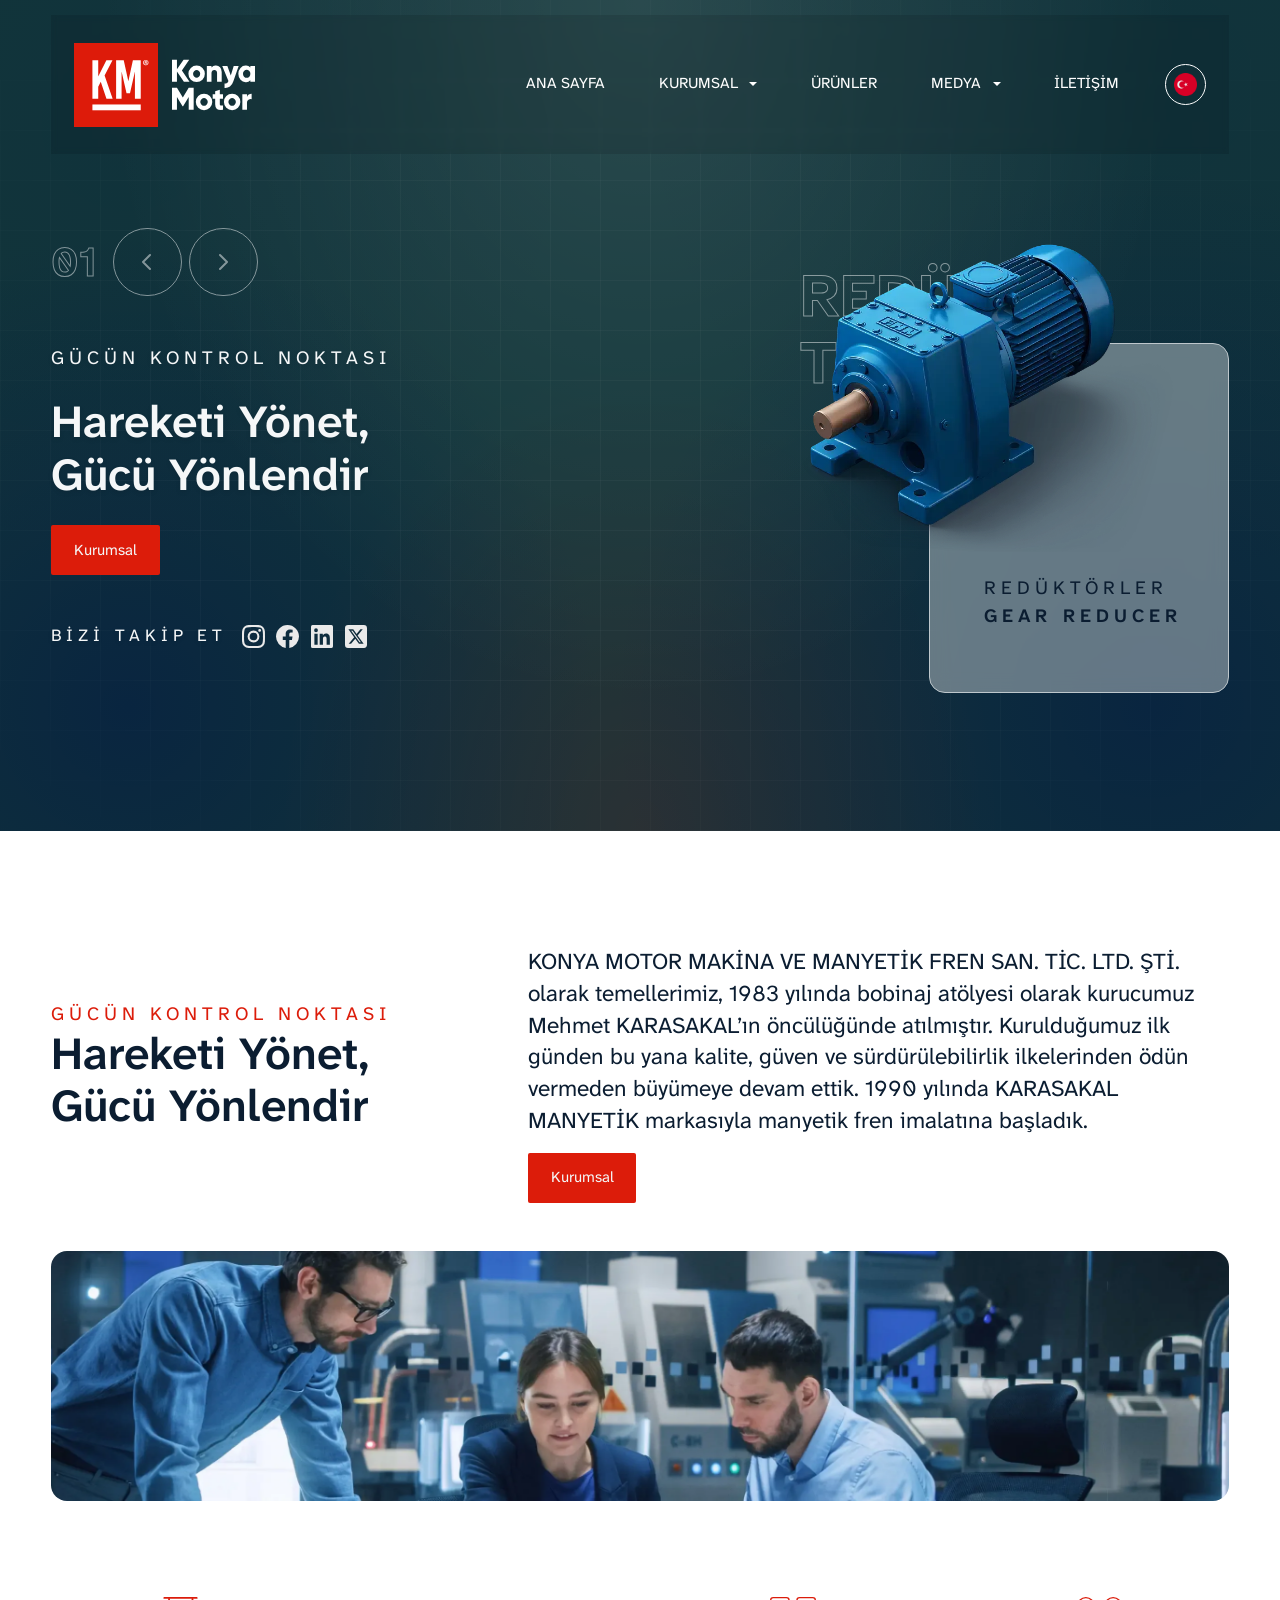
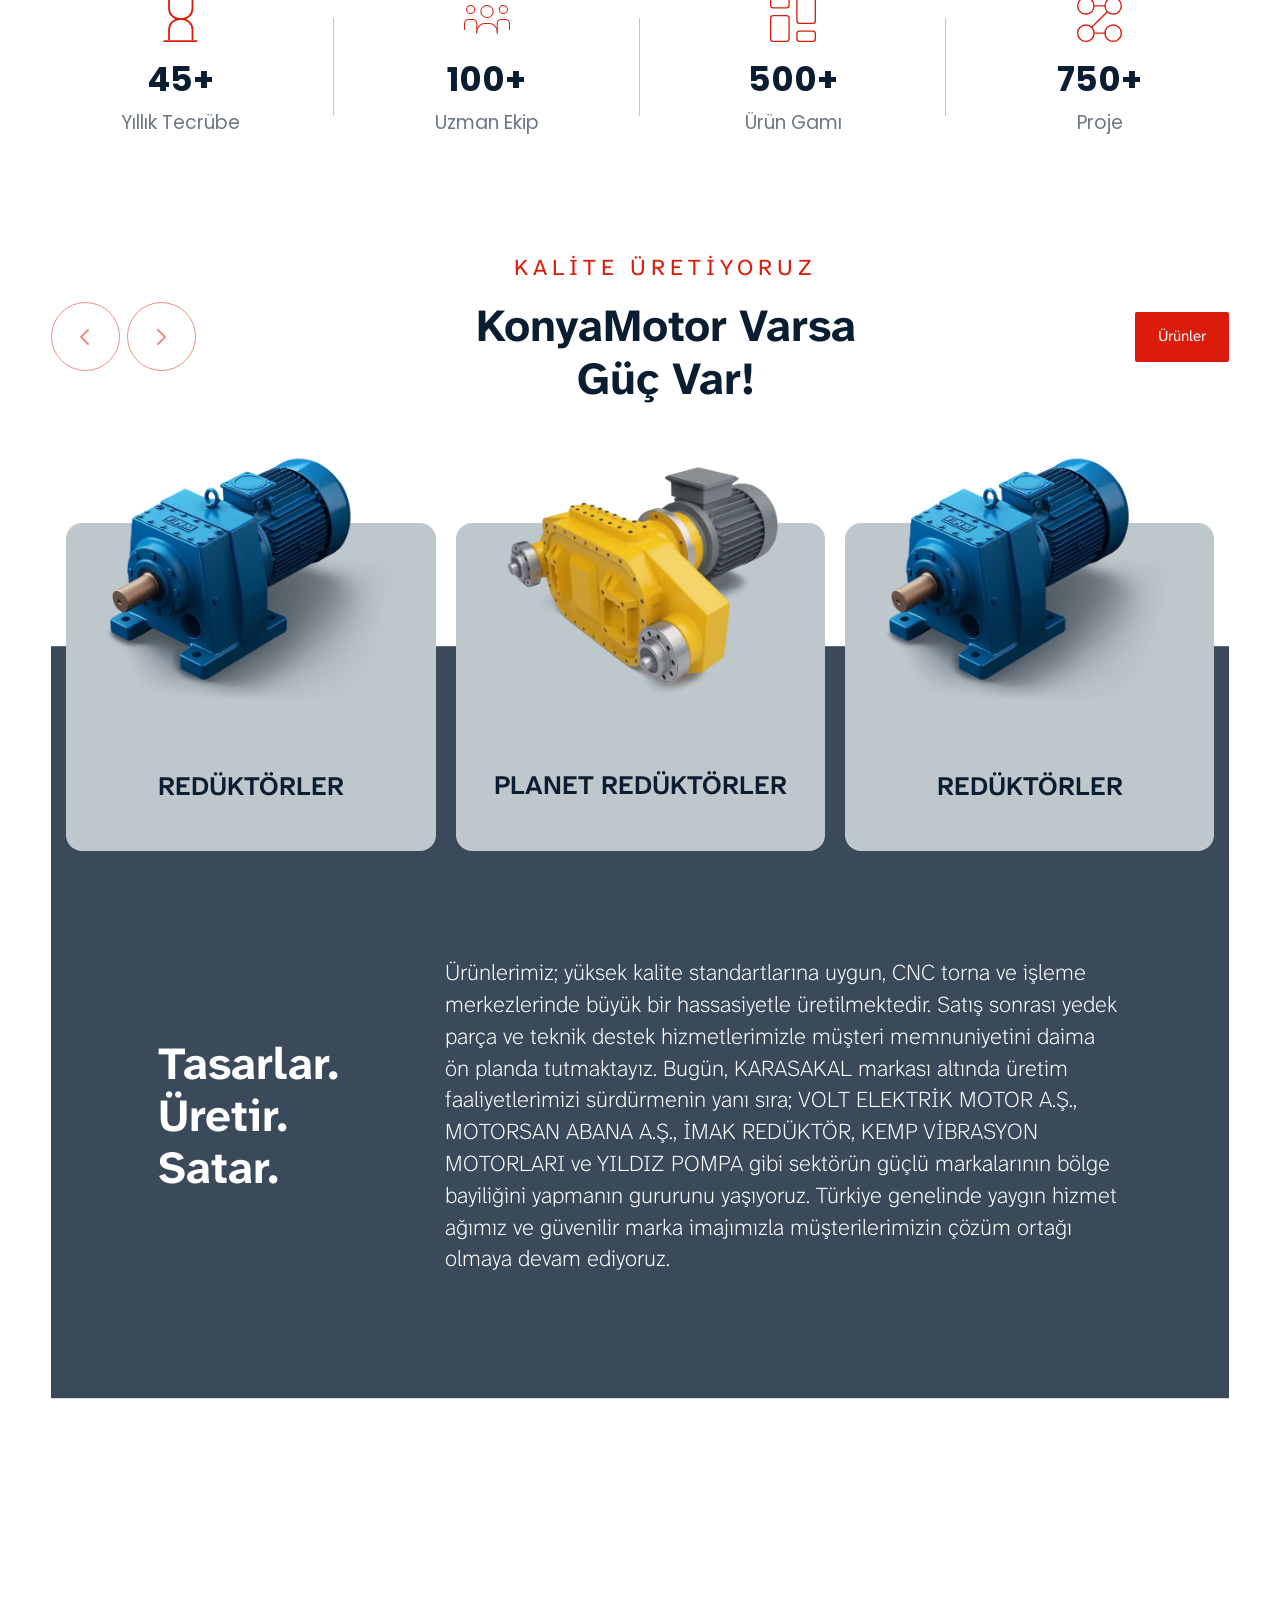
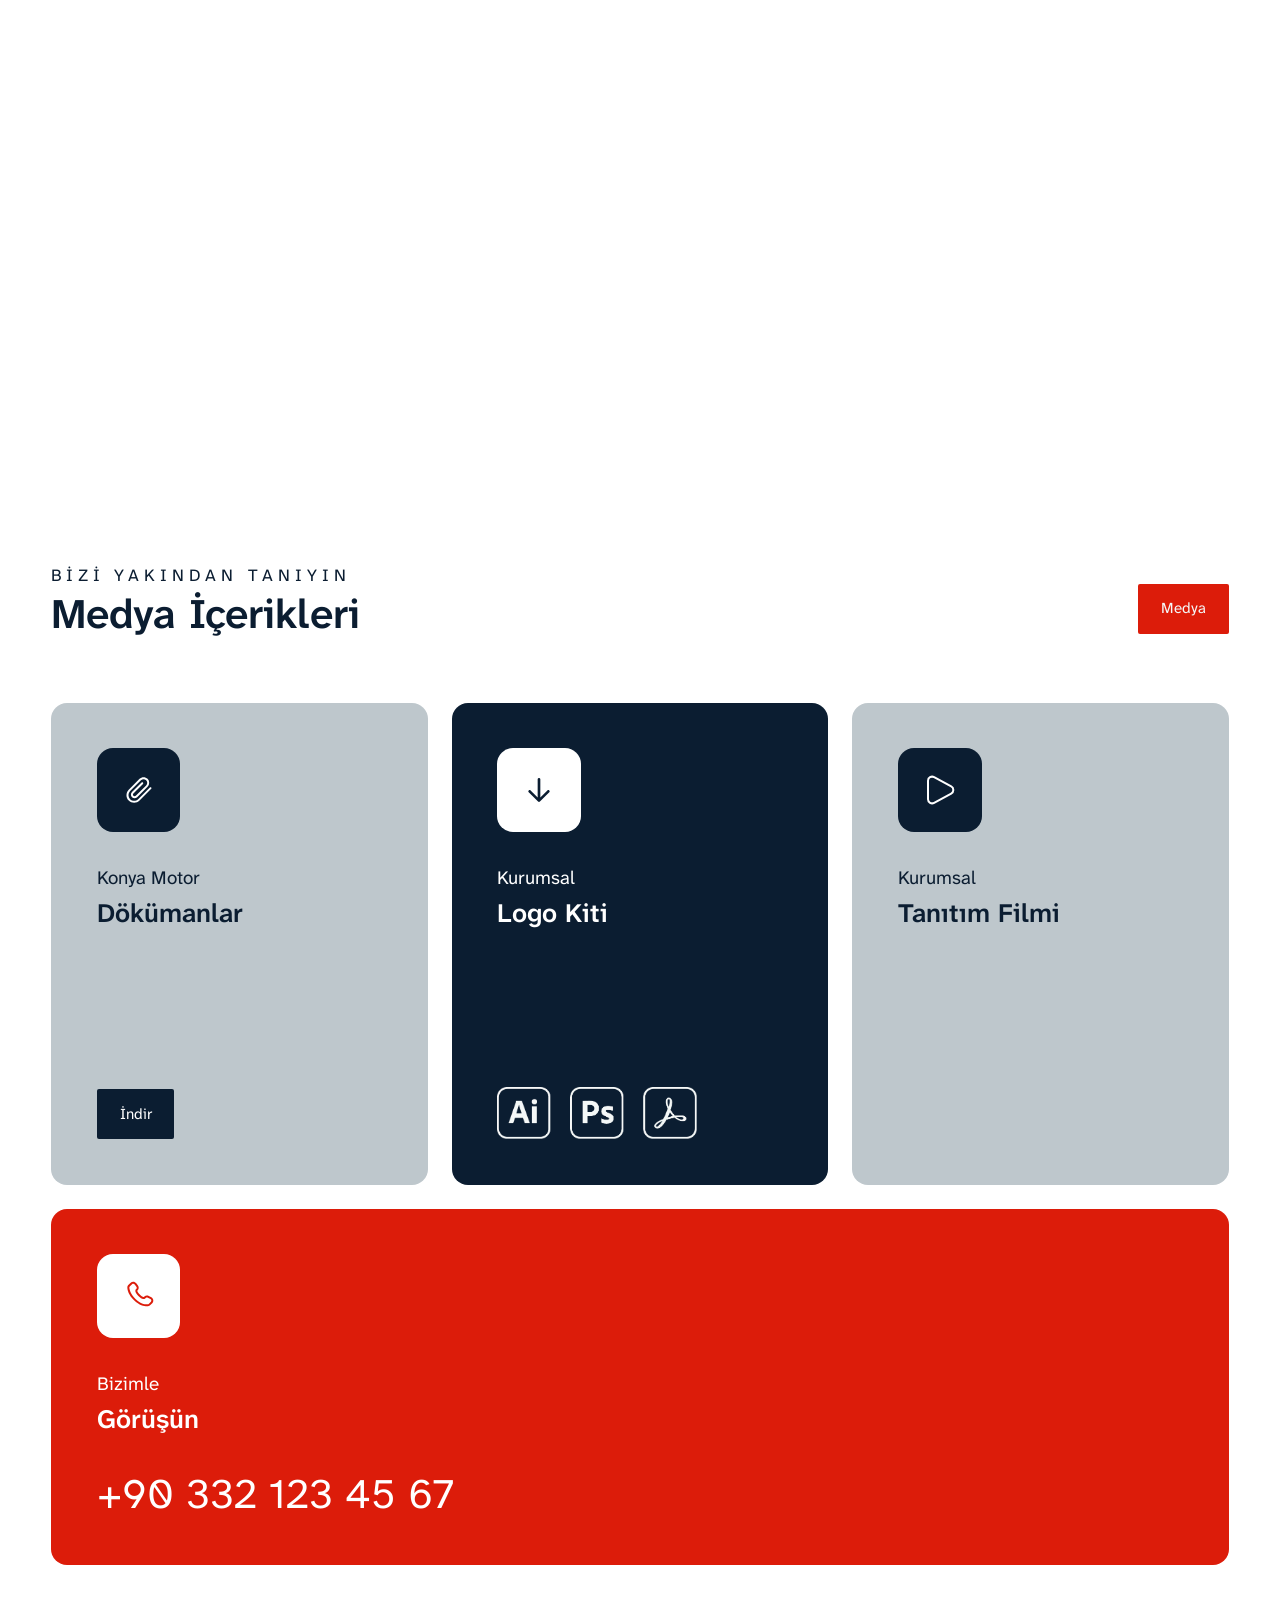
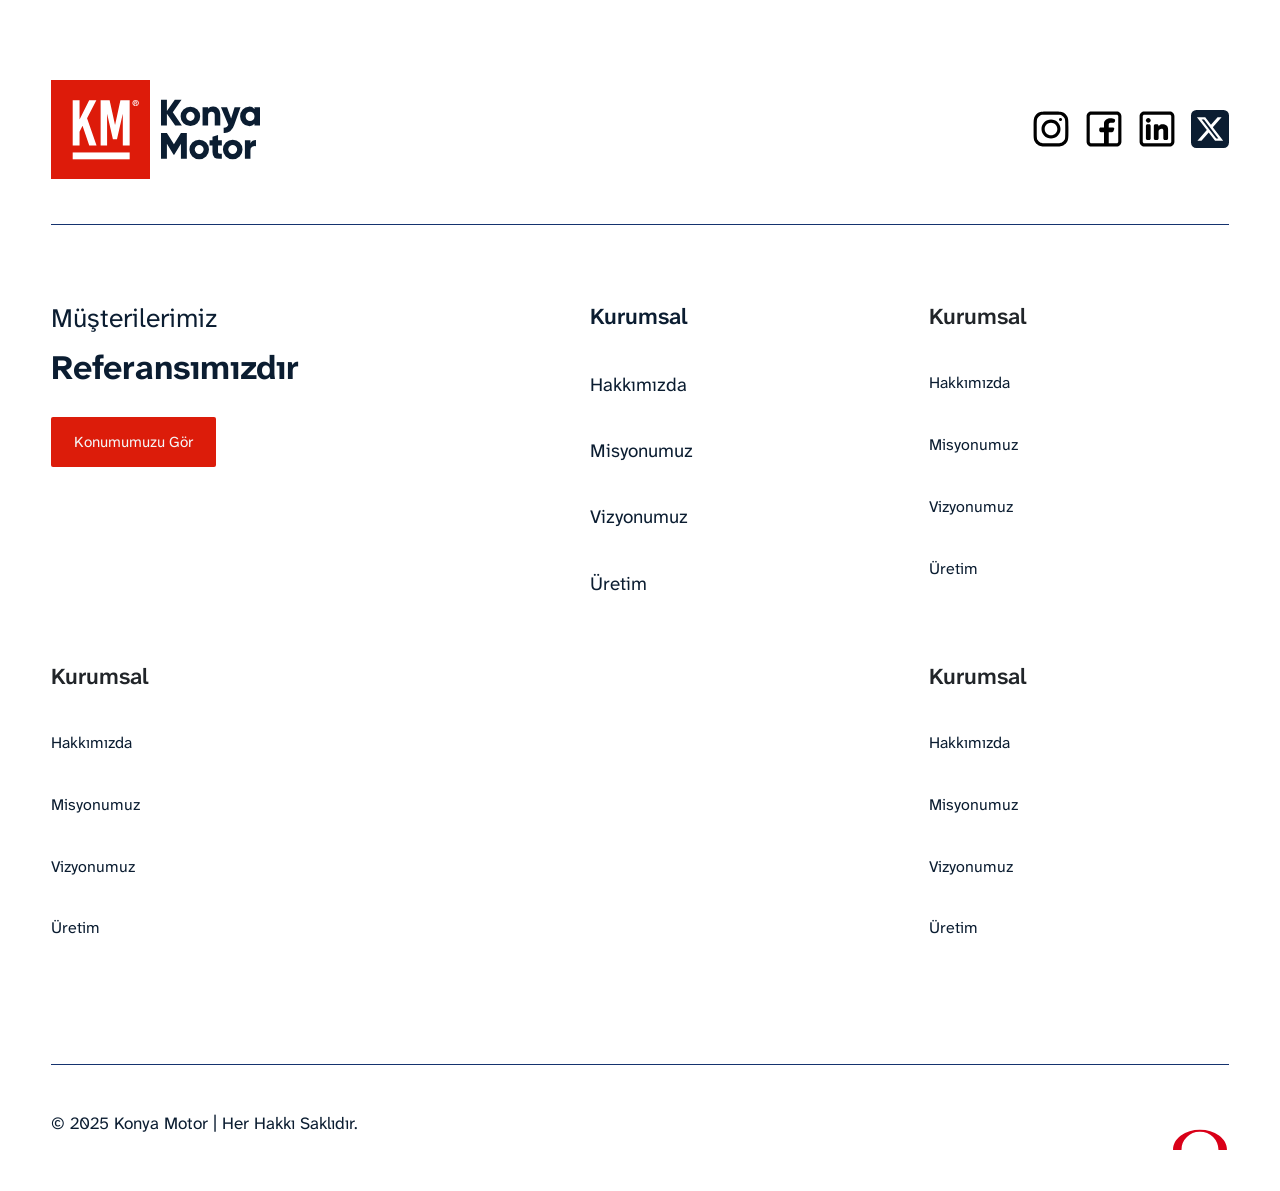
==== commit 33709abc: "restructure assets into flags, icons, and images" ====
--- a/index.html
+++ b/index.html
@@ -20,8 +20,8 @@
       <div class="custom-navbar homepage">
         <!-- Logo -->
         <a class="navbar-brand" href="index.html">
-          <img src="assets/logo.svg" class="size-4xl" alt="" />
-          <img src="assets/logo-2.svg" class="size-4xl ms-2" alt="" />
+          <img src="images/logo.svg" class="size-4xl" alt="" />
+          <img src="images/logo-2.svg" class="size-4xl ms-2" alt="" />
         </a>
 
         <!-- Menu Button -->
@@ -71,17 +71,17 @@
             <li class="nav-item dropdown">
               <a class="nav-link language-switcher" role="button" data-bs-toggle="dropdown" aria-expanded="false"
                 href="#">
-                <img src="assets/flags/turkey.webp" class="img-fluid size-sm" alt="" />
+                <img src="flags/turkey.webp" class="img-fluid size-sm" alt="" />
               </a>
 
               <div class="language-switcher dropdown-menu">
                 <div class="d-flex flex-column">
                   <a class="nav-link" href="#">
-                    <img src="assets/flags/united-kingdom.webp" class="img-fluid size-sm" alt="" /></a>
+                    <img src="flags/united-kingdom.webp" class="img-fluid size-sm" alt="" /></a>
                   <a class="nav-link" href="#">
-                    <img src="assets/flags/russia.webp" class="img-fluid size-sm" alt="" /></a>
+                    <img src="flags/russia.webp" class="img-fluid size-sm" alt="" /></a>
                   <a class="nav-link" href="#">
-                    <img src="assets/flags/germany.webp" class="img-fluid size-sm" alt="" /></a>
+                    <img src="flags/germany.webp" class="img-fluid size-sm" alt="" /></a>
                 </div>
               </div>
             </li>
@@ -96,8 +96,8 @@
   <div class="offcanvas offcanvas-end" tabindex="-1" id="offcanvasNavbar" aria-labelledby="offcanvasNavbarLabel">
     <div class="custom-container navbar-h">
       <a class="navbar-brand" href="#">
-        <img src="assets/logo.svg" class="size-4xl" alt="" />
-        <img src="assets/logo-2-dark.svg" class="size-4xl ms-2" alt="" />
+        <img src="images/logo.svg" class="size-4xl" alt="" />
+        <img src="images/logo-2-dark.svg" class="size-4xl ms-2" alt="" />
       </a>
       <button type="button" class="btn-close" data-bs-dismiss="offcanvas" aria-label="Close"></button>
     </div>
@@ -184,7 +184,7 @@
             class="nav-link language-switcher w-100 input-h border-c4 text-c4 justify-content-between bg-transparent px-2"
             role="button" data-bs-toggle="collapse" data-bs-target="#languageCollapseMenu" aria-expanded="false"
             aria-controls="languageCollapseMenu" type="button">
-            <img src="assets/flags/turkey.webp" class="img-fluid size-md" alt="" />
+            <img src="flags/turkey.webp" class="img-fluid size-md" alt="" />
             <span class="fw-semibold fs-md">TR</span>
             <svg aria-hidden="true" xmlns="http://www.w3.org/2000/svg" width="18" height="18" fill="none"
               viewBox="0 0 24 24">
@@ -196,13 +196,13 @@
           <div class="collapse language-switcher" id="languageCollapseMenu">
             <div class="d-flex flex-column gap-md">
               <a class="nav-link text-c4 fw-semibold fs-md gap-sm" href="#">
-                <img src="assets/flags/united-kingdom.webp" class="img-fluid size-md" alt="" />
+                <img src="flags/united-kingdom.webp" class="img-fluid size-md" alt="" />
                 <span>EN</span></a>
               <a class="nav-link text-c4 fw-semibold fs-md gap-sm" href="#">
-                <img src="assets/flags/russia.webp" class="img-fluid size-md" alt="" />
+                <img src="flags/russia.webp" class="img-fluid size-md" alt="" />
                 <span>RU</span></a>
               <a class="nav-link text-c4 fw-semibold fs-md gap-sm" href="#">
-                <img src="assets/flags/germany.webp" class="img-fluid size-md" alt="" />
+                <img src="flags/germany.webp" class="img-fluid size-md" alt="" />
                 <span>DE</span></a>
             </div>
           </div>
@@ -264,16 +264,16 @@
                 </p>
                 <div class="d-flex align-items-center gap-sm">
                   <a href="">
-                    <img src="assets/icons/instagram-light.svg" class="size-sm" alt="" />
-                  </a>
-                  <a href="">
-                    <img src="assets/icons/facebook-light.svg" class="size-sm" alt="" />
-                  </a>
-                  <a href="">
-                    <img src="assets/icons/linkedin-light.svg" class="size-sm" alt="" />
-                  </a>
-                  <a href="">
-                    <img src="assets/icons/twitter-light.svg" class="size-sm" alt="" />
+                    <img src="icons/instagram-light.svg" class="size-sm" alt="" />
+                  </a>
+                  <a href="">
+                    <img src="icons/facebook-light.svg" class="size-sm" alt="" />
+                  </a>
+                  <a href="">
+                    <img src="icons/linkedin-light.svg" class="size-sm" alt="" />
+                  </a>
+                  <a href="">
+                    <img src="icons/twitter-light.svg" class="size-sm" alt="" />
                   </a>
                 </div>
               </div>
@@ -287,7 +287,7 @@
               </p>
 
               <div class="slide-content-card">
-                <img class="slide-mascot-img" src="assets/ChatGPT Image Jul 21, 2025 at 03_47_06 PM-3 copy@2x.webp"
+                <img class="slide-mascot-img" src="images/qfvbn4m4.webp"
                   alt="" />
                 <div>
                   <p class="tracking-text text-c6 mb-0 fs-lg">REDÜKTÖRLER</p>
@@ -347,16 +347,16 @@
                 </p>
                 <div class="d-flex align-items-center gap-sm">
                   <a href="">
-                    <img src="assets/icons/instagram-light.svg" class="size-sm" alt="" />
-                  </a>
-                  <a href="">
-                    <img src="assets/icons/facebook-light.svg" class="size-sm" alt="" />
-                  </a>
-                  <a href="">
-                    <img src="assets/icons/linkedin-light.svg" class="size-sm" alt="" />
-                  </a>
-                  <a href="">
-                    <img src="assets/icons/twitter-light.svg" class="size-sm" alt="" />
+                    <img src="icons/instagram-light.svg" class="size-sm" alt="" />
+                  </a>
+                  <a href="">
+                    <img src="icons/facebook-light.svg" class="size-sm" alt="" />
+                  </a>
+                  <a href="">
+                    <img src="icons/linkedin-light.svg" class="size-sm" alt="" />
+                  </a>
+                  <a href="">
+                    <img src="icons/twitter-light.svg" class="size-sm" alt="" />
                   </a>
                 </div>
               </div>
@@ -370,7 +370,7 @@
               </p>
 
               <div class="slide-content-card">
-                <img class="slide-mascot-img" src="assets/redüktör_2@2x.webp" alt="" />
+                <img class="slide-mascot-img" src="images/blevfymf.webp" alt="" />
                 <div>
                   <p class="tracking-text text-c6 mb-0 fs-lg">REDÜKTÖRLER</p>
                   <p class="tracking-text text-c6 fw-semibold fs-lg">
@@ -429,16 +429,16 @@
                 </p>
                 <div class="d-flex align-items-center gap-sm">
                   <a href="">
-                    <img src="assets/icons/instagram-light.svg" class="size-sm" alt="" />
-                  </a>
-                  <a href="">
-                    <img src="assets/icons/facebook-light.svg" class="size-sm" alt="" />
-                  </a>
-                  <a href="">
-                    <img src="assets/icons/linkedin-light.svg" class="size-sm" alt="" />
-                  </a>
-                  <a href="">
-                    <img src="assets/icons/twitter-light.svg" class="size-sm" alt="" />
+                    <img src="icons/instagram-light.svg" class="size-sm" alt="" />
+                  </a>
+                  <a href="">
+                    <img src="icons/facebook-light.svg" class="size-sm" alt="" />
+                  </a>
+                  <a href="">
+                    <img src="icons/linkedin-light.svg" class="size-sm" alt="" />
+                  </a>
+                  <a href="">
+                    <img src="icons/twitter-light.svg" class="size-sm" alt="" />
                   </a>
                 </div>
               </div>
@@ -452,7 +452,7 @@
               </p>
 
               <div class="slide-content-card">
-                <img class="slide-mascot-img" src="assets/ChatGPT Image Jul 22, 2025 at 02_49_20 PM copy@2x.webp"
+                <img class="slide-mascot-img" src="images/r217qsbg.webp"
                   alt="" />
                 <div>
                   <p class="tracking-text text-c6 mb-0 fs-lg">REDÜKTÖRLER</p>
@@ -498,7 +498,7 @@
         </div>
       </div>
       <!-- Banner -->
-      <img src="assets/shutterstock_1936499983@2x.webp" class="img-fluid object-fit-cover rounded-2xl my-5"
+      <img src="images/uydd9aeh.webp" class="img-fluid object-fit-cover rounded-2xl my-5"
         style="min-height: 250px" alt="" />
       <!-- Counter -->
       <div class="row g-5 justify-content-center mt-0">
@@ -507,7 +507,7 @@
           <!-- class eklendi -->
           <div class="d-flex flex-column align-items-center text-center">
             <div class="mb-3">
-              <img src="assets/icons/time.svg" class="text-c4 size-xl" alt="Yıllık Tecrübe İkonu" />
+              <img src="icons/time.svg" class="text-c4 size-xl" alt="Yıllık Tecrübe İkonu" />
             </div>
             <p class="text-c6 fs-3xl fw-bold ff-poppins mb-0 lh-1">45+</p>
             <p class="text-c7 fs-lg ff-poppins mb-0 mt-2 opacity-75">
@@ -520,7 +520,7 @@
           <!-- class eklendi -->
           <div class="d-flex flex-column align-items-center text-center">
             <div class="mb-3">
-              <img src="assets/icons/members.svg" class="text-c4 size-xl" alt="Uzman Ekip İkonu" />
+              <img src="icons/members.svg" class="text-c4 size-xl" alt="Uzman Ekip İkonu" />
             </div>
             <p class="text-c6 fs-3xl fw-bold ff-poppins mb-0 lh-1">100+</p>
             <p class="text-c7 fs-lg ff-poppins mb-0 mt-2 opacity-75">
@@ -533,7 +533,7 @@
           <!-- class eklendi -->
           <div class="d-flex flex-column align-items-center text-center">
             <div class="mb-3">
-              <img src="assets/icons/layout.svg" class="text-c4 size-xl" alt="Ürün Gamı İkonu" />
+              <img src="icons/layout.svg" class="text-c4 size-xl" alt="Ürün Gamı İkonu" />
             </div>
             <p class="text-c6 fs-3xl fw-bold ff-poppins mb-0 lh-1">500+</p>
             <p class="text-c7 fs-lg ff-poppins mb-0 mt-2 opacity-75">
@@ -546,7 +546,7 @@
           <!-- class eklendi -->
           <div class="d-flex flex-column align-items-center text-center">
             <div class="mb-3">
-              <img src="assets/icons/path.svg" class="text-c4 size-xl" alt="Proje İkonu" />
+              <img src="icons/path.svg" class="text-c4 size-xl" alt="Proje İkonu" />
             </div>
             <p class="text-c6 fs-3xl fw-bold ff-poppins mb-0 lh-1">750+</p>
             <p class="text-c7 fs-lg ff-poppins mb-0 mt-2 opacity-75">Proje</p>
@@ -600,7 +600,7 @@
         <div class="swiper-wrapper swiper-product-slider-wrapper">
           <!-- Slide 1 -->
           <a href="product-details.html" class="swiper-slide product-card">
-            <img src="assets/ChatGPT Image Jul 21, 2025 at 03_47_06 PM-3 copy@2x.webp" alt="Kulaklık"
+            <img src="images/qfvbn4m4.webp" alt="Kulaklık"
               class="product-card-image" />
             <p class="text-uppercase text-c6 fw-semibold fs-2xl mb-5 product-card-title">
               Redüktörler
@@ -608,14 +608,14 @@
           </a>
           <!-- Slide 2 -->
           <div class="swiper-slide product-card">
-            <img src="assets/redüktör_2@2x.webp" alt="Kulaklık" class="product-card-image" />
+            <img src="images/blevfymf.webp" alt="Kulaklık" class="product-card-image" />
             <p class="text-uppercase text-c6 fw-semibold fs-2xl mb-5 product-card-title">
               Planet Redüktörler
             </p>
           </div>
           <!-- Slide 3 -->
           <div class="swiper-slide product-card">
-            <img src="assets/ChatGPT Image Jul 21, 2025 at 03_47_06 PM-3 copy@2x.webp" alt="Kulaklık"
+            <img src="images/qfvbn4m4.webp" alt="Kulaklık"
               class="product-card-image" />
             <p class="text-uppercase text-c6 fw-semibold fs-2xl mb-5 product-card-title">
               Redüktörler
@@ -623,14 +623,14 @@
           </div>
           <!-- Slide 4 -->
           <div class="swiper-slide product-card">
-            <img src="assets/redüktör_2@2x.webp" alt="Kulaklık" class="product-card-image" />
+            <img src="images/blevfymf.webp" alt="Kulaklık" class="product-card-image" />
             <p class="text-uppercase text-c6 fw-semibold fs-2xl mb-5 product-card-title">
               Planet Redüktörler
             </p>
           </div>
           <!-- Slide 5 -->
           <div class="swiper-slide product-card">
-            <img src="assets/ChatGPT Image Jul 21, 2025 at 03_47_06 PM-3 copy@2x.webp" alt="Kulaklık"
+            <img src="images/qfvbn4m4.webp" alt="Kulaklık"
               class="product-card-image" />
             <p class="text-uppercase text-c6 fw-semibold fs-2xl mb-5 product-card-title">
               Redüktörler
@@ -638,14 +638,14 @@
           </div>
           <!-- Slide 6 -->
           <div class="swiper-slide product-card">
-            <img src="assets/redüktör_2@2x.webp" alt="Kulaklık" class="product-card-image" />
+            <img src="images/blevfymf.webp" alt="Kulaklık" class="product-card-image" />
             <p class="text-uppercase text-c6 fw-semibold fs-2xl mb-5 product-card-title">
               Planet Redüktörler
             </p>
           </div>
           <!-- Slide 7 -->
           <div class="swiper-slide product-card">
-            <img src="assets/ChatGPT Image Jul 21, 2025 at 03_47_06 PM-3 copy@2x.webp" alt="Kulaklık"
+            <img src="images/qfvbn4m4.webp" alt="Kulaklık"
               class="product-card-image" />
             <p class="text-uppercase text-c6 fw-semibold fs-2xl mb-5 product-card-title">
               Redüktörler
@@ -653,7 +653,7 @@
           </div>
           <!-- Slide 8 -->
           <div class="swiper-slide product-card">
-            <img src="assets/redüktör_2@2x.webp" alt="Kulaklık" class="product-card-image" />
+            <img src="images/blevfymf.webp" alt="Kulaklık" class="product-card-image" />
             <p class="text-uppercase text-c6 fw-semibold fs-2xl mb-5 product-card-title">
               Planet Redüktörler
             </p>
@@ -689,7 +689,7 @@
       </div>
       <!-- Parallax -->
       <div class="product-parallax" style="
-            background-image: url('assets/shutterstock_2168186893@2x.webp');
+            background-image: url('images/pfg734f6.webp');
             border-radius: 0 0 var(--post-rounded-2xl) var(--post-rounded-2xl);
           "></div>
     </div>
@@ -773,7 +773,7 @@
 
             <!-- Resim -->
             <div class="mt-5" style="padding-top: var(--post-gap-4xl) !important">
-              <img src="assets/adobe.webp" class="img-fluid w-100" style="max-width: 200px" alt="" />
+              <img src="images/l0fmjf72.webp" class="img-fluid w-100" style="max-width: 200px" alt="" />
             </div>
           </div>
         </div>
@@ -844,21 +844,21 @@
       <!-- Head -->
       <div class="d-flex flex-column flex-xl-row justify-content-between align-items-center gap-md">
         <div class="d-flex align-items-center gap-sm">
-          <img src="assets/logo.svg" class="size-5xl" alt="" />
-          <img src="assets/logo-2-dark.svg" class="size-5xl" alt="" />
+          <img src="images/logo.svg" class="size-5xl" alt="" />
+          <img src="images/logo-2-dark.svg" class="size-5xl" alt="" />
         </div>
         <div class="d-flex align-items-center gap-md">
           <a href="">
-            <img src="assets/icons/instagram.svg" class="size-lg" alt="" />
+            <img src="icons/instagram.svg" class="size-lg" alt="" />
           </a>
           <a href="">
-            <img src="assets/icons/facebook.svg" class="size-lg" alt="" />
+            <img src="icons/facebook.svg" class="size-lg" alt="" />
           </a>
           <a href="">
-            <img src="assets/icons/linkedin.svg" class="size-lg" alt="" />
+            <img src="icons/linkedin.svg" class="size-lg" alt="" />
           </a>
           <a href="">
-            <img src="assets/icons/square-x-twitter.svg" class="size-lg" alt="" />
+            <img src="icons/square-x-twitter.svg" class="size-lg" alt="" />
           </a>
         </div>
       </div>
@@ -912,7 +912,7 @@
       <div class="d-flex flex-column flex-xl-row justify-content-between align-items-center gap-md"
         style="padding-bottom: var(--post-gap-xl)">
         <p class="text-c6 fs-md">© 2025 Konya Motor | Her Hakkı Saklıdır.</p>
-        <img src="assets/post-logo.svg" alt="" />
+        <img src="images/post-logo.svg" alt="" />
       </div>
     </div>
   </section>
@@ -922,7 +922,7 @@
   <!-- Swiper JS -->
   <script src="https://cdn.jsdelivr.net/npm/swiper@11/swiper-bundle.min.js"></script>
   <!-- Custom JS -->
-  <script src="custom.js"></script>
+  <script src="js/custom.js"></script>
 </body>
 
 </html>
